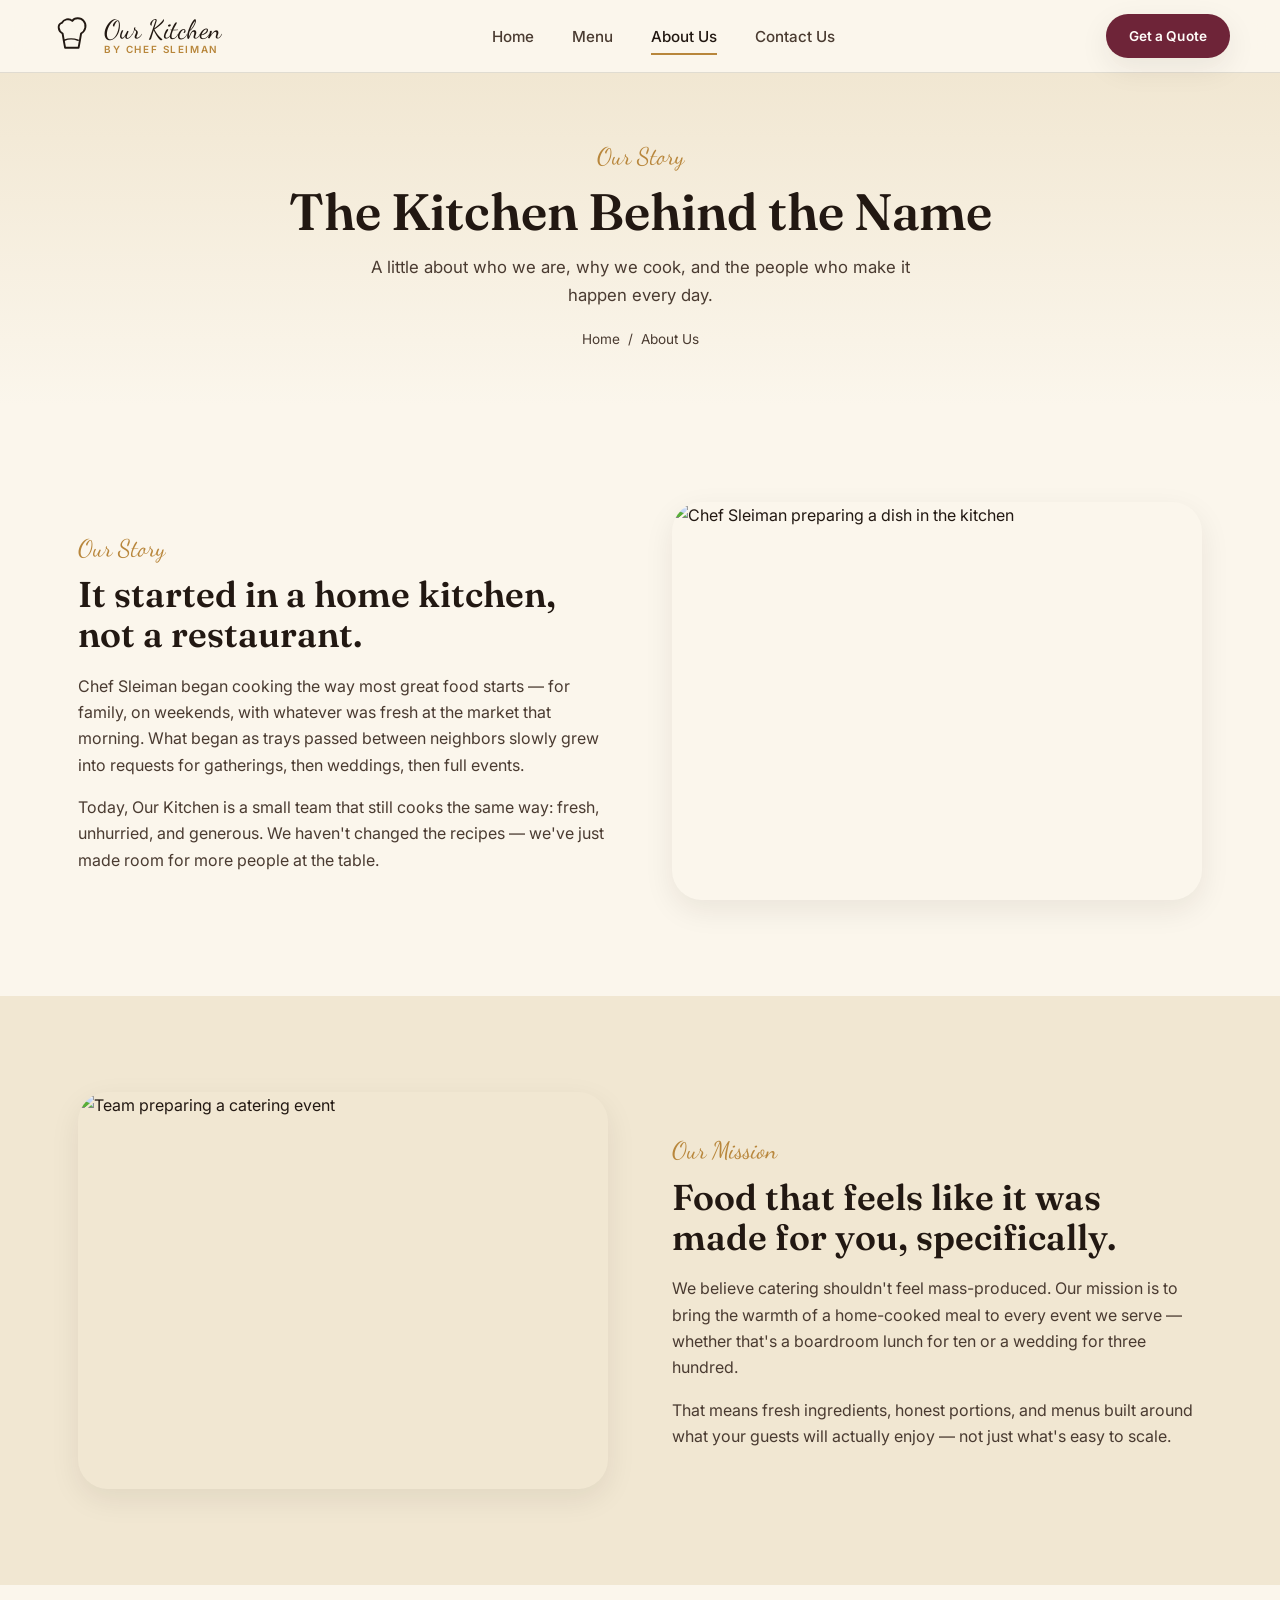
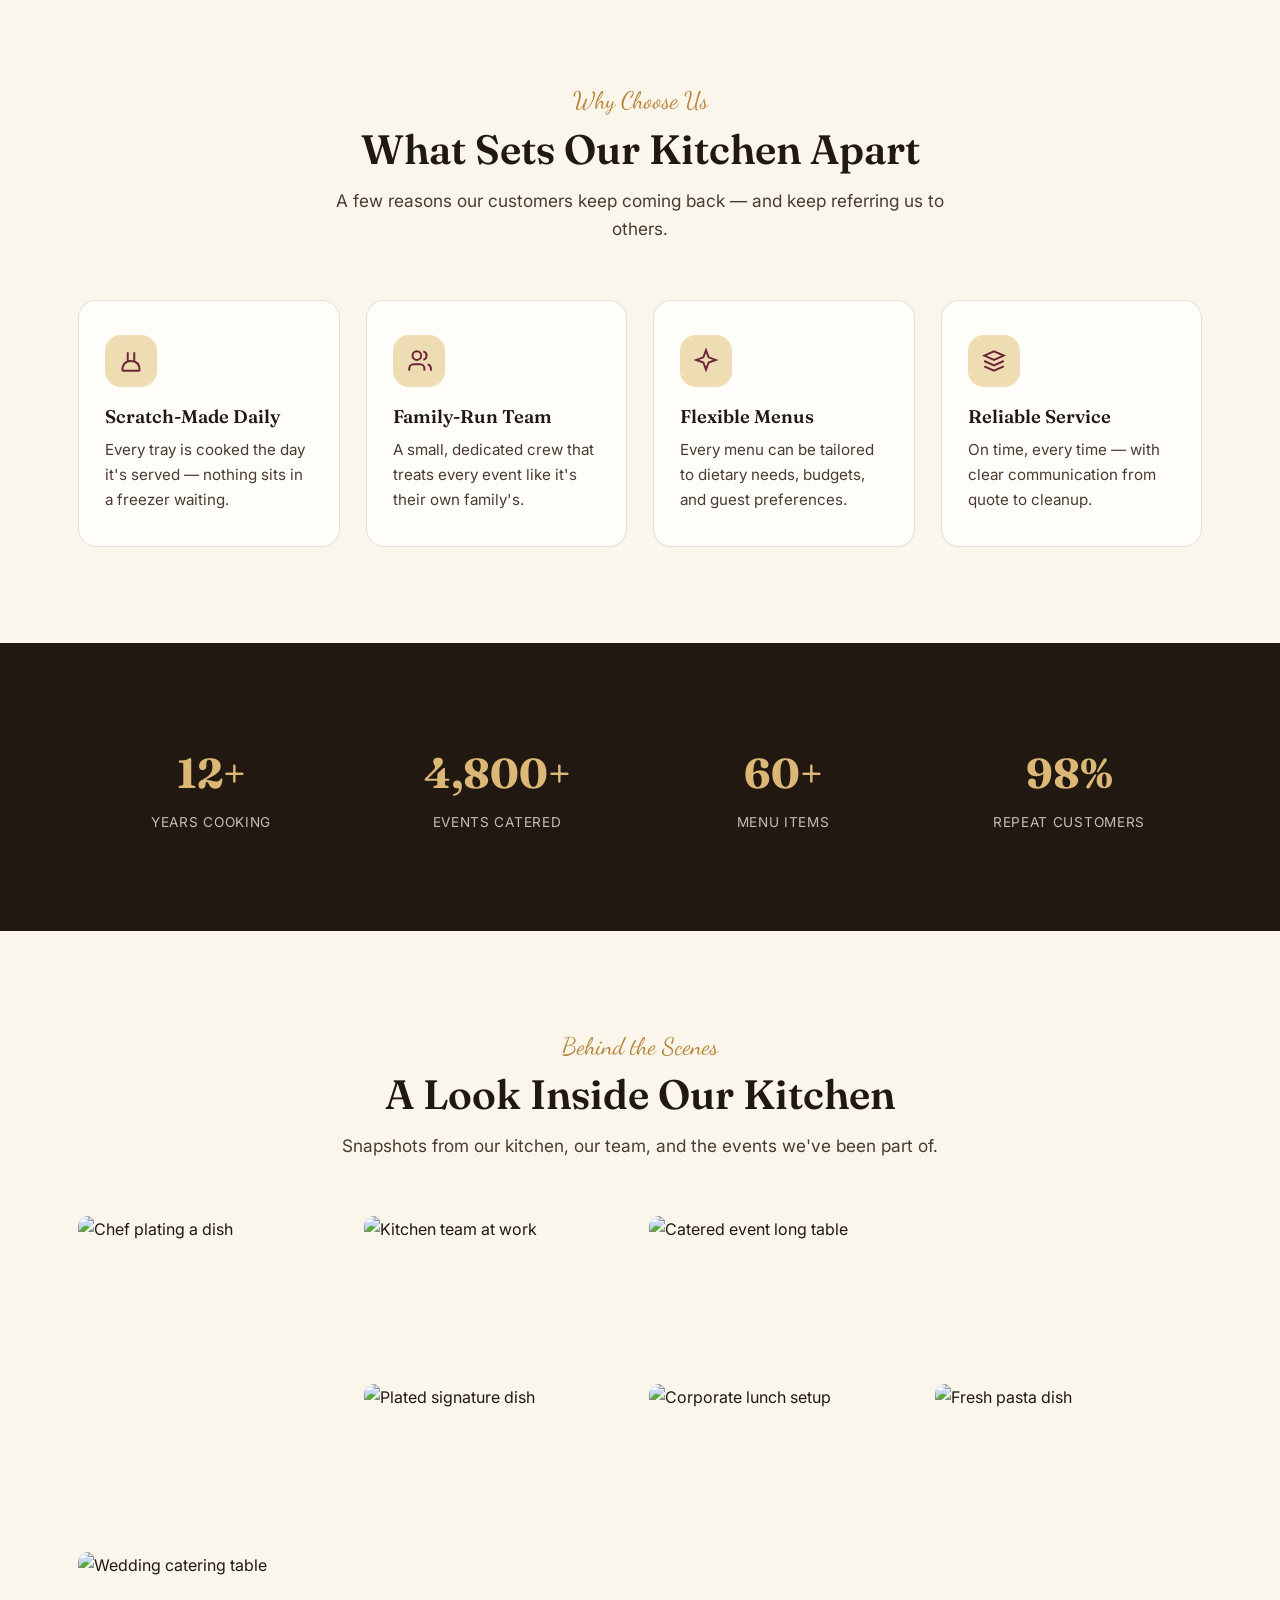
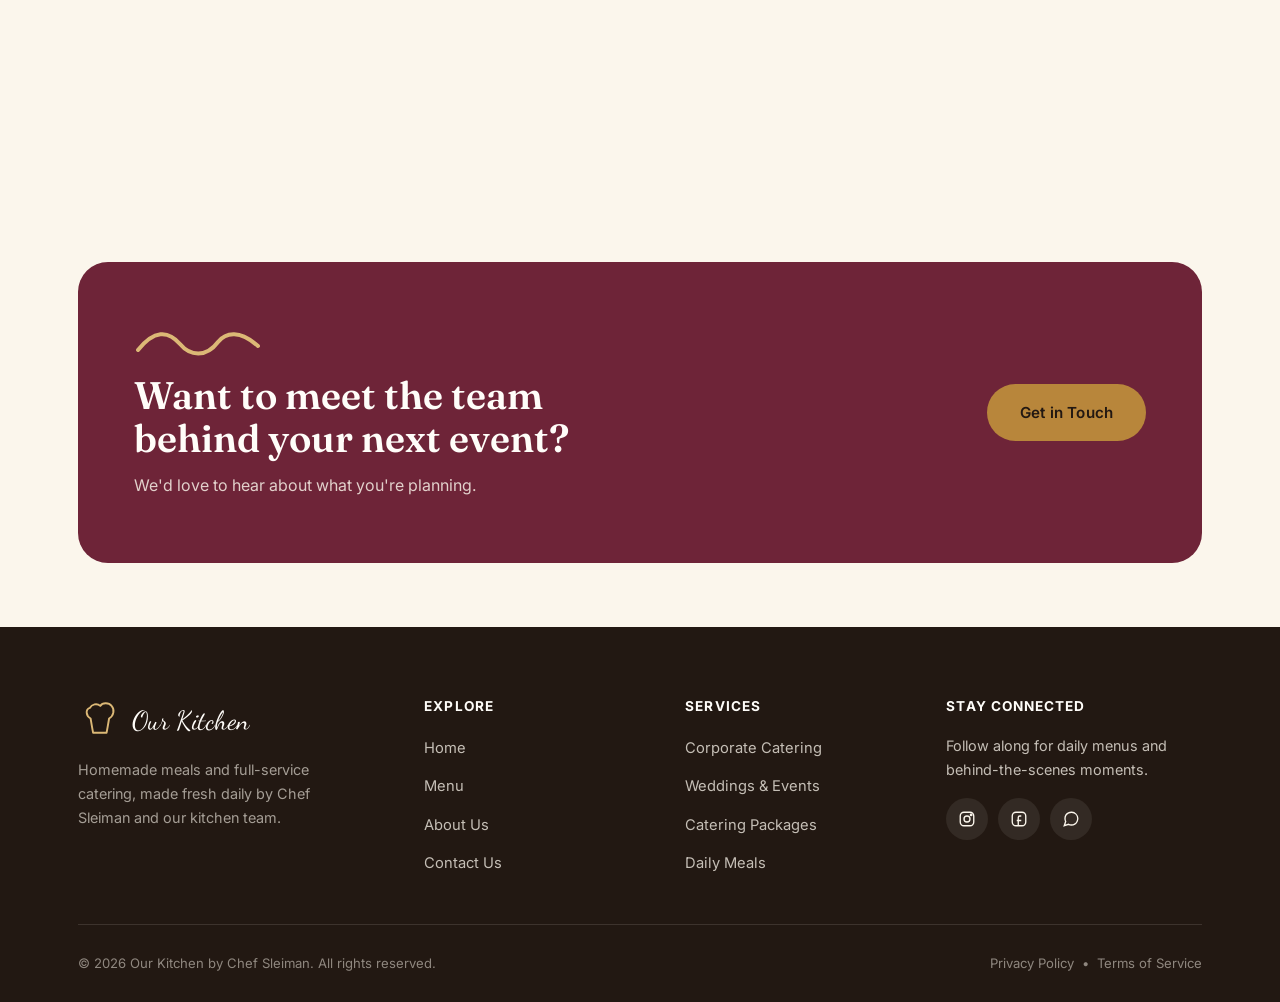
==== about.html @ 0b93a63f "Layout Website" ====
<!DOCTYPE html>
<html lang="en">
<head>
<meta charset="UTF-8">
<meta name="viewport" content="width=device-width, initial-scale=1.0">
<title>About Us | Our Kitchen by Chef Sleiman</title>
<meta name="description" content="Learn the story behind Our Kitchen by Chef Sleiman — our mission, our values, and the people behind every dish.">
<link rel="preconnect" href="https://fonts.googleapis.com">
<link rel="preconnect" href="https://fonts.gstatic.com" crossorigin>
<link href="https://fonts.googleapis.com/css2?family=Fraunces:ital,wght@0,500;0,600;0,700;1,500&family=Dancing+Script:wght@600;700&family=Inter:wght@400;500;600;700&display=swap" rel="stylesheet">
<link rel="stylesheet" href="styles.css">
</head>
<body>

<!-- ============================= HEADER ============================= -->
<header class="site-header" id="siteHeader">
  <div class="container nav">
    <a href="index.html" class="brand">
      <svg class="brand-icon" viewBox="0 0 100 90" fill="none" xmlns="http://www.w3.org/2000/svg" aria-hidden="true">
        <path d="M28 14C33 5 45 2 53 9c5-8 20-9 27 0 8 9 5 24-6 30-2 12-4 24-6 34H36c-2-10-4-22-6-34-11-6-13-21-2-25z" stroke="currentColor" stroke-width="4.5" stroke-linecap="round" stroke-linejoin="round"/>
        <path d="M34 55c10-4 22-4 33 0" stroke="currentColor" stroke-width="3.5" stroke-linecap="round"/>
      </svg>
      <span class="brand-text">
        <span class="brand-name">Our Kitchen</span>
        <span class="brand-sub">By Chef Sleiman</span>
      </span>
    </a>
    <nav class="nav-links" id="navLinks">
      <a href="index.html">Home</a>
      <a href="menu.html">Menu</a>
      <a href="about.html" class="is-active">About Us</a>
      <a href="contact.html">Contact Us</a>
    </nav>
    <div class="nav-cta">
      <a href="contact.html" class="btn btn-primary btn-sm">Get a Quote</a>
      <button class="nav-toggle" id="navToggle" aria-label="Toggle menu" aria-expanded="false">
        <span></span><span></span><span></span>
      </button>
    </div>
  </div>
</header>

<!-- ============================= PAGE HERO ============================= -->
<section class="page-hero">
  <div class="container">
    <span class="eyebrow" style="justify-content:center;">Our Story</span>
    <h1>The Kitchen Behind the Name</h1>
    <p>A little about who we are, why we cook, and the people who make it happen every day.</p>
    <div class="breadcrumb"><a href="index.html">Home</a><span>/</span><span>About Us</span></div>
  </div>
</section>

<!-- ============================= OUR STORY ============================= -->
<section class="section">
  <div class="container">
    <div class="about-split reveal">
      <div class="about-copy">
        <span class="eyebrow">Our Story</span>
        <h2>It started in a home kitchen, not a restaurant.</h2>
        <p>Chef Sleiman began cooking the way most great food starts — for family, on weekends, with whatever was fresh at the market that morning. What began as trays passed between neighbors slowly grew into requests for gatherings, then weddings, then full events.</p>
        <p>Today, Our Kitchen is a small team that still cooks the same way: fresh, unhurried, and generous. We haven't changed the recipes — we've just made room for more people at the table.</p>
      </div>
      <img src="https://images.unsplash.com/photo-1556910103-1c02745aae4d?auto=format&fit=crop&w=900&q=80" alt="Chef Sleiman preparing a dish in the kitchen">
    </div>
  </div>
</section>

<!-- ============================= OUR MISSION ============================= -->
<section class="section section--cream-dark">
  <div class="container">
    <div class="about-split reverse reveal">
      <img src="https://images.unsplash.com/photo-1414235077428-338989a2e8c0?auto=format&fit=crop&w=900&q=80" alt="Team preparing a catering event">
      <div class="about-copy">
        <span class="eyebrow">Our Mission</span>
        <h2>Food that feels like it was made for you, specifically.</h2>
        <p>We believe catering shouldn't feel mass-produced. Our mission is to bring the warmth of a home-cooked meal to every event we serve — whether that's a boardroom lunch for ten or a wedding for three hundred.</p>
        <p>That means fresh ingredients, honest portions, and menus built around what your guests will actually enjoy — not just what's easy to scale.</p>
      </div>
    </div>
  </div>
</section>

<!-- ============================= WHY CHOOSE US ============================= -->
<section class="section">
  <div class="container">
    <div class="section-head reveal">
      <span class="eyebrow">Why Choose Us</span>
      <h2>What Sets Our Kitchen Apart</h2>
      <p>A few reasons our customers keep coming back — and keep referring us to others.</p>
    </div>
    <div class="feature-grid">
      <div class="feature-card reveal">
        <div class="feature-icon"><svg viewBox="0 0 24 24" fill="none" stroke="currentColor" stroke-width="1.8"><path d="M4 21c0-6 3-9 8-9s8 3 8 9M9 12V4m6 8V4M4 21h16"/></svg></div>
        <h3>Scratch-Made Daily</h3>
        <p>Every tray is cooked the day it's served — nothing sits in a freezer waiting.</p>
      </div>
      <div class="feature-card reveal">
        <div class="feature-icon"><svg viewBox="0 0 24 24" fill="none" stroke="currentColor" stroke-width="1.8"><path d="M17 21v-2a4 4 0 00-4-4H7a4 4 0 00-4 4v2M10 11a4 4 0 100-8 4 4 0 000 8zM23 21v-2a4 4 0 00-3-3.87M16 3.13a4 4 0 010 7.75"/></svg></div>
        <h3>Family-Run Team</h3>
        <p>A small, dedicated crew that treats every event like it's their own family's.</p>
      </div>
      <div class="feature-card reveal">
        <div class="feature-icon"><svg viewBox="0 0 24 24" fill="none" stroke="currentColor" stroke-width="1.8"><path d="M12 2l2.4 6.6L21 11l-6.6 2.4L12 20l-2.4-6.6L3 11l6.6-2.4z"/></svg></div>
        <h3>Flexible Menus</h3>
        <p>Every menu can be tailored to dietary needs, budgets, and guest preferences.</p>
      </div>
      <div class="feature-card reveal">
        <div class="feature-icon"><svg viewBox="0 0 24 24" fill="none" stroke="currentColor" stroke-width="1.8"><path d="M3 7l9-4 9 4-9 4-9-4zm0 5l9 4 9-4m-18 5l9 4 9-4"/></svg></div>
        <h3>Reliable Service</h3>
        <p>On time, every time — with clear communication from quote to cleanup.</p>
      </div>
    </div>
  </div>
</section>

<!-- ============================= STATS ============================= -->
<section class="section section--charcoal">
  <div class="container">
    <div class="stats-strip reveal">
      <div class="stat-item"><strong>12+</strong><span>Years Cooking</span></div>
      <div class="stat-item"><strong>4,800+</strong><span>Events Catered</span></div>
      <div class="stat-item"><strong>60+</strong><span>Menu Items</span></div>
      <div class="stat-item"><strong>98%</strong><span>Repeat Customers</span></div>
    </div>
  </div>
</section>

<!-- ============================= GALLERY ============================= -->
<section class="section" id="gallery">
  <div class="container">
    <div class="section-head reveal">
      <span class="eyebrow">Behind the Scenes</span>
      <h2>A Look Inside Our Kitchen</h2>
      <p>Snapshots from our kitchen, our team, and the events we've been part of.</p>
    </div>
    <div class="gallery-grid reveal">
      <a href="#" class="g-tall"><img src="https://images.unsplash.com/photo-1556910103-1c02745aae4d?auto=format&fit=crop&w=500&q=80" alt="Chef plating a dish"></a>
      <a href="#"><img src="https://images.unsplash.com/photo-1555939594-58d7cb561ad1?auto=format&fit=crop&w=500&q=80" alt="Kitchen team at work"></a>
      <a href="#" class="g-wide"><img src="https://images.unsplash.com/photo-1414235077428-338989a2e8c0?auto=format&fit=crop&w=700&q=80" alt="Catered event long table"></a>
      <a href="#"><img src="https://images.unsplash.com/photo-1547573854-74d2a71d0826?auto=format&fit=crop&w=500&q=80" alt="Plated signature dish"></a>
      <a href="#"><img src="https://images.unsplash.com/photo-1519225421980-715cb0215aed?auto=format&fit=crop&w=500&q=80" alt="Corporate lunch setup"></a>
      <a href="#" class="g-tall"><img src="https://images.unsplash.com/photo-1476718406336-bb5a9690ee2a?auto=format&fit=crop&w=500&q=80" alt="Fresh pasta dish"></a>
      <a href="#"><img src="https://images.unsplash.com/photo-1464366400600-7168b8af9bc3?auto=format&fit=crop&w=500&q=80" alt="Wedding catering table"></a>
    </div>
  </div>
</section>

<!-- ============================= FINAL CTA ============================= -->
<section class="section section--tight">
  <div class="container">
    <div class="cta-band reveal">
      <div>
        <svg class="swirl-divider" viewBox="0 0 130 34" fill="none" xmlns="http://www.w3.org/2000/svg" aria-hidden="true"><path d="M4 24C20 4 34 4 46 18c10 12 26 14 38-2 8-10 22-12 40 4"/></svg>
        <h2>Want to meet the team behind your next event?</h2>
        <p>We'd love to hear about what you're planning.</p>
      </div>
      <div class="cta-actions">
        <a href="contact.html" class="btn btn-gold">Get in Touch</a>
      </div>
    </div>
  </div>
</section>

<!-- ============================= FOOTER ============================= -->
<footer class="site-footer">
  <div class="container">
    <div class="footer-grid">
      <div class="footer-brand">
        <a href="index.html" class="brand">
          <svg class="brand-icon" viewBox="0 0 100 90" fill="none" xmlns="http://www.w3.org/2000/svg" aria-hidden="true">
            <path d="M28 14C33 5 45 2 53 9c5-8 20-9 27 0 8 9 5 24-6 30-2 12-4 24-6 34H36c-2-10-4-22-6-34-11-6-13-21-2-25z" stroke="currentColor" stroke-width="4.5" stroke-linecap="round" stroke-linejoin="round"/>
          </svg>
          <span class="brand-name">Our Kitchen</span>
        </a>
        <p>Homemade meals and full-service catering, made fresh daily by Chef Sleiman and our kitchen team.</p>
      </div>
      <div class="footer-col">
        <h4>Explore</h4>
        <ul>
          <li><a href="index.html">Home</a></li>
          <li><a href="menu.html">Menu</a></li>
          <li><a href="about.html">About Us</a></li>
          <li><a href="contact.html">Contact Us</a></li>
        </ul>
      </div>
      <div class="footer-col">
        <h4>Services</h4>
        <ul>
          <li><a href="index.html#services">Corporate Catering</a></li>
          <li><a href="index.html#services">Weddings &amp; Events</a></li>
          <li><a href="index.html#packages">Catering Packages</a></li>
          <li><a href="menu.html">Daily Meals</a></li>
        </ul>
      </div>
      <div class="footer-col">
        <h4>Stay Connected</h4>
        <p style="font-size:0.9rem; margin-bottom:16px;">Follow along for daily menus and behind-the-scenes moments.</p>
        <div class="footer-social">
          <a href="#" class="social-icon" aria-label="Instagram"><svg viewBox="0 0 24 24" fill="none" stroke="currentColor" stroke-width="1.8"><rect x="3" y="3" width="18" height="18" rx="5"/><circle cx="12" cy="12" r="4"/><circle cx="17.5" cy="6.5" r="1"/></svg></a>
          <a href="#" class="social-icon" aria-label="Facebook"><svg viewBox="0 0 24 24" fill="none" stroke="currentColor" stroke-width="1.8"><path d="M15 8h-2a2 2 0 00-2 2v10M9 14h6"/><path d="M15 3H8a5 5 0 00-5 5v8a5 5 0 005 5h8a5 5 0 005-5V8a5 5 0 00-5-5z"/></svg></a>
          <a href="#" class="social-icon" aria-label="WhatsApp"><svg viewBox="0 0 24 24" fill="none" stroke="currentColor" stroke-width="1.8"><path d="M21 11.5a8.38 8.38 0 01-.9 3.8 8.5 8.5 0 01-7.6 4.7 8.38 8.38 0 01-3.8-.9L3 21l1.9-5.7a8.38 8.38 0 01-.9-3.8 8.5 8.5 0 014.7-7.6 8.38 8.38 0 013.8-.9h.5a8.48 8.48 0 018 8v.5z"/></svg></a>
        </div>
      </div>
    </div>
    <div class="footer-bottom">
      <span>© 2026 Our Kitchen by Chef Sleiman. All rights reserved.</span>
      <span><a href="contact.html">Privacy Policy</a> &nbsp;•&nbsp; <a href="contact.html">Terms of Service</a></span>
    </div>
  </div>
</footer>

<script src="script.js"></script>
</body>
</html>
---- styles.css ----
/* ==========================================================================
   OUR KITCHEN — by Chef Sleiman
   Stylesheet
   Palette: warm cream, espresso charcoal, brass gold, deep burgundy
   Display: 'Fraunces' | Script accent: 'Dancing Script' | Body: 'Inter'
   ========================================================================== */

:root {
  /* --- Color tokens --- */
  --cream:        #FBF6EC;
  --cream-dark:   #F1E7D2;
  --paper:        #FFFDF9;
  --charcoal:     #221812;
  --charcoal-soft:#4A3B31;
  --gold:         #B8863B;
  --gold-light:   #DCB876;
  --gold-pale:    #EEDCB2;
  --burgundy:     #6E2438;
  --burgundy-dark:#511A29;
  --line:         rgba(34, 24, 18, 0.12);
  --shadow-soft:  0 10px 30px rgba(34, 24, 18, 0.08);
  --shadow-lift:  0 18px 44px rgba(34, 24, 18, 0.16);

  /* --- Type --- */
  --font-display: 'Fraunces', 'Georgia', serif;
  --font-script:  'Dancing Script', cursive;
  --font-body:    'Inter', -apple-system, sans-serif;

  /* --- Layout --- */
  --container: 1180px;
  --radius-sm: 10px;
  --radius-md: 18px;
  --radius-lg: 30px;
  --radius-pill: 999px;

  /* --- Motion --- */
  --ease: cubic-bezier(.22,.9,.32,1);
}

/* ==========================================================================
   Reset
   ========================================================================== */
*, *::before, *::after { box-sizing: border-box; }
html { scroll-behavior: smooth; }
body {
  margin: 0;
  background: var(--cream);
  color: var(--charcoal);
  font-family: var(--font-body);
  font-size: 16px;
  line-height: 1.65;
  -webkit-font-smoothing: antialiased;
}
img { max-width: 100%; display: block; }
a { color: inherit; text-decoration: none; }
ul { list-style: none; margin: 0; padding: 0; }
button { font-family: inherit; cursor: pointer; }
h1, h2, h3, h4 {
  font-family: var(--font-display);
  color: var(--charcoal);
  margin: 0;
  line-height: 1.12;
  font-weight: 600;
}
p { margin: 0; }
input, textarea, select {
  font-family: inherit;
  font-size: 1rem;
}

@media (prefers-reduced-motion: reduce) {
  *, *::before, *::after {
    animation-duration: 0.01ms !important;
    animation-iteration-count: 1 !important;
    transition-duration: 0.01ms !important;
    scroll-behavior: auto !important;
  }
}

:focus-visible {
  outline: 2.5px solid var(--gold);
  outline-offset: 3px;
}

/* ==========================================================================
   Utility
   ========================================================================== */
.container {
  width: 100%;
  max-width: var(--container);
  margin: 0 auto;
  padding: 0 28px;
}
.section {
  padding: 96px 0;
}
.section--tight { padding: 64px 0; }
.section--cream-dark { background: var(--cream-dark); }
.section--charcoal { background: var(--charcoal); color: var(--cream); }
.section--charcoal h2, .section--charcoal h3 { color: var(--paper); }

.eyebrow {
  display: inline-flex;
  align-items: center;
  gap: 10px;
  font-family: var(--font-script);
  font-size: 1.5rem;
  color: var(--gold);
  margin-bottom: 6px;
}
.section-head {
  text-align: center;
  max-width: 640px;
  margin: 0 auto 56px;
}
.section-head h2 {
  font-size: clamp(2rem, 3.2vw, 2.7rem);
  margin-bottom: 14px;
}
.section-head p {
  color: var(--charcoal-soft);
  font-size: 1.08rem;
}
.section--charcoal .section-head p { color: rgba(251,246,236,0.75); }

.center { text-align: center; }
.mt-lg { margin-top: 48px; }

/* Signature swirl divider — echoes the flowing line of the chef-hat mark */
.swirl-divider {
  display: block;
  width: 130px;
  height: 34px;
  margin: 0 auto 20px;
  color: var(--gold);
}
.swirl-divider path {
  fill: none;
  stroke: currentColor;
  stroke-width: 4;
  stroke-linecap: round;
}

/* ==========================================================================
   Buttons
   ========================================================================== */
.btn {
  position: relative;
  display: inline-flex;
  align-items: center;
  justify-content: center;
  gap: 8px;
  padding: 15px 32px;
  border-radius: var(--radius-pill);
  font-weight: 600;
  font-size: 0.95rem;
  letter-spacing: 0.01em;
  border: 1.5px solid transparent;
  transition: transform .35s var(--ease), box-shadow .35s var(--ease), background .3s ease, color .3s ease, border-color .3s ease;
  overflow: hidden;
}
.btn-primary {
  background: var(--burgundy);
  color: var(--paper);
  box-shadow: var(--shadow-soft);
}
.btn-primary:hover {
  background: var(--burgundy-dark);
  transform: translateY(-3px);
  box-shadow: var(--shadow-lift);
}
.btn-outline {
  background: transparent;
  color: var(--charcoal);
  border-color: var(--charcoal);
}
.btn-outline:hover {
  background: var(--charcoal);
  color: var(--cream);
  transform: translateY(-3px);
}
.section--charcoal .btn-outline {
  color: var(--cream);
  border-color: rgba(251,246,236,0.5);
}
.section--charcoal .btn-outline:hover {
  background: var(--cream);
  color: var(--charcoal);
}
.btn-gold {
  background: var(--gold);
  color: var(--charcoal);
}
.btn-gold:hover {
  background: var(--gold-light);
  transform: translateY(-3px);
  box-shadow: var(--shadow-lift);
}
.btn-sm { padding: 10px 22px; font-size: 0.85rem; }
.hero-actions, .cta-actions { display: flex; gap: 16px; flex-wrap: wrap; }

/* ==========================================================================
   Header / Navigation
   ========================================================================== */
.site-header {
  position: sticky;
  top: 0;
  z-index: 500;
  background: rgba(251, 246, 236, 0.88);
  backdrop-filter: blur(14px) saturate(140%);
  -webkit-backdrop-filter: blur(14px) saturate(140%);
  border-bottom: 1px solid var(--line);
  transition: box-shadow .3s ease;
}
.site-header.is-scrolled { box-shadow: 0 6px 20px rgba(34,24,18,0.06); }
.nav {
  display: flex;
  align-items: center;
  justify-content: space-between;
  padding: 14px 0;
}
.brand {
  display: flex;
  align-items: center;
  gap: 12px;
}
.brand-icon { width: 42px; height: 42px; flex-shrink: 0; color: var(--charcoal); }
.brand-text { display: flex; flex-direction: column; line-height: 1; }
.brand-name {
  font-family: var(--font-script);
  font-size: 1.65rem;
  color: var(--charcoal);
}
.brand-sub {
  font-size: 0.62rem;
  letter-spacing: 0.16em;
  text-transform: uppercase;
  color: var(--gold);
  font-weight: 600;
  margin-top: 2px;
}
.nav-links {
  display: flex;
  align-items: center;
  gap: 38px;
}
.nav-links a {
  font-weight: 500;
  font-size: 0.95rem;
  color: var(--charcoal-soft);
  position: relative;
  padding: 6px 0;
  transition: color .25s ease;
}
.nav-links a::after {
  content: '';
  position: absolute;
  left: 0; bottom: 0;
  width: 0; height: 2px;
  background: var(--gold);
  transition: width .3s var(--ease);
}
.nav-links a:hover, .nav-links a.is-active { color: var(--charcoal); }
.nav-links a:hover::after, .nav-links a.is-active::after { width: 100%; }
.nav-cta { display: flex; align-items: center; gap: 18px; }
.nav-toggle {
  display: none;
  flex-direction: column;
  gap: 5px;
  background: none;
  border: none;
  padding: 8px;
}
.nav-toggle span {
  width: 24px; height: 2px;
  background: var(--charcoal);
  border-radius: 2px;
  transition: transform .3s ease, opacity .3s ease;
}
.nav-toggle.is-open span:nth-child(1) { transform: translateY(7px) rotate(45deg); }
.nav-toggle.is-open span:nth-child(2) { opacity: 0; }
.nav-toggle.is-open span:nth-child(3) { transform: translateY(-7px) rotate(-45deg); }

/* ==========================================================================
   Hero
   ========================================================================== */
.hero {
  position: relative;
  padding: 76px 0 100px;
  overflow: hidden;
}
.hero-grid {
  display: grid;
  grid-template-columns: 1.05fr 0.95fr;
  gap: 56px;
  align-items: center;
}
.hero-eyebrow {
  font-family: var(--font-script);
  font-size: 1.7rem;
  color: var(--gold);
  display: block;
  margin-bottom: 6px;
}
.hero h1 {
  font-size: clamp(2.6rem, 5vw, 4.1rem);
  margin-bottom: 22px;
}
.hero h1 em {
  font-style: italic;
  color: var(--burgundy);
}
.hero p.lede {
  font-size: 1.15rem;
  color: var(--charcoal-soft);
  max-width: 480px;
  margin-bottom: 34px;
}
.hero-stats {
  display: flex;
  gap: 36px;
  margin-top: 46px;
}
.hero-stat strong {
  font-family: var(--font-display);
  font-size: 1.8rem;
  display: block;
  color: var(--burgundy);
}
.hero-stat span {
  font-size: 0.82rem;
  color: var(--charcoal-soft);
  text-transform: uppercase;
  letter-spacing: 0.06em;
}
.hero-visual {
  position: relative;
}
.hero-visual .frame {
  border-radius: var(--radius-lg);
  overflow: hidden;
  box-shadow: var(--shadow-lift);
  aspect-ratio: 4/5;
}
.hero-visual .frame img {
  width: 100%; height: 100%; object-fit: cover;
  transform: scale(1.02);
}
.hero-badge {
  position: absolute;
  bottom: -26px;
  left: -26px;
  background: var(--paper);
  border-radius: var(--radius-md);
  padding: 18px 22px;
  box-shadow: var(--shadow-lift);
  display: flex;
  align-items: center;
  gap: 14px;
  max-width: 230px;
}
.hero-badge .swirl-mini { width: 34px; height: 34px; color: var(--gold); flex-shrink: 0; }
.hero-badge strong { display: block; font-family: var(--font-display); font-size: 1rem; }
.hero-badge span { font-size: 0.8rem; color: var(--charcoal-soft); }

/* animated fade-up on load */
.fade-up {
  opacity: 0;
  transform: translateY(24px);
  animation: fadeUp .9s var(--ease) forwards;
}
.fade-up.d1 { animation-delay: .08s; }
.fade-up.d2 { animation-delay: .18s; }
.fade-up.d3 { animation-delay: .28s; }
.fade-up.d4 { animation-delay: .38s; }
@keyframes fadeUp {
  to { opacity: 1; transform: translateY(0); }
}

/* Scroll reveal (JS toggles .in-view) */
.reveal {
  opacity: 0;
  transform: translateY(28px);
  transition: opacity .8s var(--ease), transform .8s var(--ease);
}
.reveal.in-view { opacity: 1; transform: translateY(0); }

/* ==========================================================================
   Feature cards ("Why choose us")
   ========================================================================== */
.feature-grid {
  display: grid;
  grid-template-columns: repeat(4, 1fr);
  gap: 26px;
}
.feature-card {
  background: var(--paper);
  border-radius: var(--radius-md);
  padding: 34px 26px;
  border: 1px solid var(--line);
  transition: transform .4s var(--ease), box-shadow .4s var(--ease), border-color .4s ease;
}
.feature-card:hover {
  transform: translateY(-8px);
  box-shadow: var(--shadow-lift);
  border-color: transparent;
}
.feature-icon {
  width: 52px; height: 52px;
  border-radius: 16px;
  background: var(--gold-pale);
  color: var(--burgundy);
  display: flex; align-items: center; justify-content: center;
  margin-bottom: 20px;
}
.feature-icon svg { width: 26px; height: 26px; }
.feature-card h3 { font-size: 1.15rem; margin-bottom: 10px; }
.feature-card p { color: var(--charcoal-soft); font-size: 0.95rem; }

/* ==========================================================================
   Cards: meals / menu items
   ========================================================================== */
.card-grid {
  display: grid;
  grid-template-columns: repeat(3, 1fr);
  gap: 30px;
}
.meal-card {
  background: var(--paper);
  border-radius: var(--radius-md);
  overflow: hidden;
  box-shadow: var(--shadow-soft);
  transition: transform .45s var(--ease), box-shadow .45s var(--ease);
}
.meal-card:hover { transform: translateY(-8px); box-shadow: var(--shadow-lift); }
.meal-card .thumb { position: relative; aspect-ratio: 4/3; overflow: hidden; }
.meal-card .thumb img { width: 100%; height: 100%; object-fit: cover; transition: transform .6s var(--ease); }
.meal-card:hover .thumb img { transform: scale(1.07); }
.meal-tag {
  position: absolute; top: 14px; left: 14px;
  background: var(--burgundy);
  color: var(--paper);
  font-size: 0.72rem;
  font-weight: 600;
  letter-spacing: 0.04em;
  padding: 6px 14px;
  border-radius: var(--radius-pill);
}
.meal-body { padding: 22px 24px 26px; }
.meal-body .row {
  display: flex; align-items: baseline; justify-content: space-between; gap: 12px;
  margin-bottom: 8px;
}
.meal-body h3 { font-size: 1.2rem; }
.meal-price { color: var(--gold); font-weight: 700; font-family: var(--font-display); font-size: 1.1rem; white-space: nowrap; }
.meal-body p { color: var(--charcoal-soft); font-size: 0.92rem; }

/* ==========================================================================
   Services / Packages
   ========================================================================== */
.services-grid {
  display: grid;
  grid-template-columns: repeat(3, 1fr);
  gap: 28px;
}
.service-card {
  position: relative;
  border-radius: var(--radius-md);
  overflow: hidden;
  aspect-ratio: 3/4;
  box-shadow: var(--shadow-soft);
}
.service-card img { width: 100%; height: 100%; object-fit: cover; transition: transform .6s var(--ease); }
.service-card:hover img { transform: scale(1.08); }
.service-overlay {
  position: absolute; inset: 0;
  background: linear-gradient(180deg, rgba(34,24,18,0) 30%, rgba(34,24,18,0.88) 100%);
  display: flex; flex-direction: column; justify-content: flex-end;
  padding: 28px;
  color: var(--paper);
}
.service-overlay h3 { color: var(--paper); font-size: 1.3rem; margin-bottom: 8px; }
.service-overlay p { font-size: 0.9rem; color: rgba(251,246,236,0.85); margin-bottom: 14px; }

.package-grid {
  display: grid;
  grid-template-columns: repeat(3, 1fr);
  gap: 28px;
  align-items: stretch;
}
.package-card {
  background: var(--paper);
  border-radius: var(--radius-md);
  padding: 40px 32px;
  border: 1px solid var(--line);
  display: flex;
  flex-direction: column;
  transition: transform .4s var(--ease), box-shadow .4s var(--ease);
}
.package-card:hover { transform: translateY(-6px); box-shadow: var(--shadow-lift); }
.package-card.is-featured {
  background: var(--charcoal);
  color: var(--cream);
  transform: scale(1.04);
  box-shadow: var(--shadow-lift);
}
.package-card.is-featured h3,
.package-card.is-featured .package-price { color: var(--paper); }
.package-card.is-featured .package-desc,
.package-card.is-featured li { color: rgba(251,246,236,0.8); }
.package-card.is-featured:hover { transform: scale(1.04) translateY(-6px); }
.package-badge {
  align-self: flex-start;
  background: var(--gold);
  color: var(--charcoal);
  font-size: 0.7rem;
  font-weight: 700;
  letter-spacing: 0.05em;
  text-transform: uppercase;
  padding: 5px 14px;
  border-radius: var(--radius-pill);
  margin-bottom: 18px;
}
.package-card h3 { font-size: 1.35rem; margin-bottom: 6px; }
.package-price {
  font-family: var(--font-display);
  font-size: 2.1rem;
  color: var(--burgundy);
  margin-bottom: 4px;
}
.package-price span { font-size: 0.95rem; font-family: var(--font-body); color: var(--charcoal-soft); font-weight: 400; }
.package-desc { color: var(--charcoal-soft); font-size: 0.92rem; margin-bottom: 22px; }
.package-card ul { display: flex; flex-direction: column; gap: 12px; margin-bottom: 28px; flex-grow: 1; }
.package-card li { display: flex; align-items: flex-start; gap: 10px; font-size: 0.92rem; color: var(--charcoal-soft); }
.package-card li svg { width: 18px; height: 18px; color: var(--gold); flex-shrink: 0; margin-top: 2px; }
.package-card .btn { width: 100%; }

/* ==========================================================================
   Gallery
   ========================================================================== */
.gallery-grid {
  display: grid;
  grid-template-columns: repeat(4, 1fr);
  grid-auto-rows: 150px;
  gap: 18px;
}
.gallery-grid a {
  border-radius: var(--radius-sm);
  overflow: hidden;
  position: relative;
}
.gallery-grid img { width: 100%; height: 100%; object-fit: cover; transition: transform .5s var(--ease), filter .5s ease; }
.gallery-grid a:hover img { transform: scale(1.09); }
.gallery-grid .g-tall { grid-row: span 2; }
.gallery-grid .g-wide { grid-column: span 2; }

/* ==========================================================================
   Testimonials
   ========================================================================== */
.testimonial-grid {
  display: grid;
  grid-template-columns: repeat(3, 1fr);
  gap: 28px;
}
.testimonial-card {
  background: var(--paper);
  border-radius: var(--radius-md);
  padding: 32px 28px;
  border: 1px solid var(--line);
}
.stars { color: var(--gold); font-size: 1rem; margin-bottom: 16px; letter-spacing: 2px; }
.testimonial-card p.quote {
  font-family: var(--font-display);
  font-style: italic;
  font-size: 1.05rem;
  color: var(--charcoal);
  margin-bottom: 22px;
}
.testimonial-person { display: flex; align-items: center; gap: 12px; }
.testimonial-person img { width: 46px; height: 46px; border-radius: 50%; object-fit: cover; }
.testimonial-person strong { display: block; font-size: 0.92rem; }
.testimonial-person span { font-size: 0.8rem; color: var(--charcoal-soft); }

/* ==========================================================================
   Final CTA band
   ========================================================================== */
.cta-band {
  background: var(--burgundy);
  color: var(--paper);
  border-radius: var(--radius-lg);
  padding: 64px 56px;
  display: flex;
  align-items: center;
  justify-content: space-between;
  gap: 40px;
  flex-wrap: wrap;
  position: relative;
  overflow: hidden;
}
.cta-band h2 { color: var(--paper); font-size: clamp(1.8rem, 3vw, 2.4rem); max-width: 480px; }
.cta-band p { color: rgba(251,246,236,0.82); margin-top: 12px; max-width: 460px; }
.cta-band .swirl-divider { margin: 0 0 14px 0; color: var(--gold-light); }
.cta-band .btn-outline { color: var(--paper); border-color: rgba(251,246,236,0.55); }
.cta-band .btn-outline:hover { background: var(--paper); color: var(--burgundy); }

/* ==========================================================================
   Page hero (interior pages)
   ========================================================================== */
.page-hero {
  padding: 64px 0 56px;
  text-align: center;
  background: linear-gradient(180deg, var(--cream-dark), var(--cream));
}
.page-hero .eyebrow { justify-content: center; }
.page-hero h1 { font-size: clamp(2.2rem, 4vw, 3.2rem); margin-bottom: 14px; }
.page-hero p { color: var(--charcoal-soft); max-width: 560px; margin: 0 auto; font-size: 1.05rem; }
.breadcrumb {
  display: flex; justify-content: center; gap: 8px;
  font-size: 0.85rem; color: var(--charcoal-soft); margin-top: 18px;
}
.breadcrumb a:hover { color: var(--burgundy); }

/* ==========================================================================
   Menu page
   ========================================================================== */
.menu-tabs {
  display: flex;
  justify-content: center;
  flex-wrap: wrap;
  gap: 12px;
  margin-bottom: 54px;
}
.menu-tab {
  background: var(--paper);
  border: 1.5px solid var(--line);
  padding: 11px 24px;
  border-radius: var(--radius-pill);
  font-weight: 600;
  font-size: 0.92rem;
  color: var(--charcoal-soft);
  transition: all .3s ease;
}
.menu-tab:hover { border-color: var(--gold); color: var(--charcoal); }
.menu-tab.is-active {
  background: var(--charcoal);
  border-color: var(--charcoal);
  color: var(--cream);
}
.menu-category { display: none; }
.menu-category.is-active { display: block; animation: fadeUp .6s var(--ease); }
.menu-category-head {
  display: flex;
  align-items: baseline;
  gap: 18px;
  margin-bottom: 34px;
}
.menu-category-head h2 { font-size: 1.9rem; white-space: nowrap; }
.menu-category-head .rule { flex-grow: 1; height: 1px; background: var(--line); }
.menu-grid {
  display: grid;
  grid-template-columns: repeat(3, 1fr);
  gap: 28px;
  margin-bottom: 20px;
}
.diet-tag {
  display: inline-block;
  font-size: 0.68rem;
  font-weight: 700;
  letter-spacing: 0.03em;
  text-transform: uppercase;
  padding: 3px 10px;
  border-radius: var(--radius-pill);
  background: var(--gold-pale);
  color: var(--burgundy);
  margin-right: 6px;
}

/* ==========================================================================
   About page
   ========================================================================== */
.about-split {
  display: grid;
  grid-template-columns: 1fr 1fr;
  gap: 64px;
  align-items: center;
}
.about-split img { border-radius: var(--radius-lg); box-shadow: var(--shadow-soft); width: 100%; aspect-ratio: 4/3; object-fit: cover; }
.about-split.reverse .about-copy { order: 2; }
.about-split.reverse img { order: 1; }
.about-copy h2 { margin-bottom: 18px; font-size: clamp(1.8rem, 2.8vw, 2.4rem); }
.about-copy p { color: var(--charcoal-soft); margin-bottom: 16px; }
.about-copy p:last-child { margin-bottom: 0; }

.stats-strip {
  display: grid;
  grid-template-columns: repeat(4, 1fr);
  gap: 20px;
  text-align: center;
}
.stat-item strong {
  font-family: var(--font-display);
  font-size: 2.6rem;
  color: var(--gold-light);
  display: block;
}
.stat-item span { font-size: 0.85rem; color: rgba(251,246,236,0.75); text-transform: uppercase; letter-spacing: 0.05em; }

/* ==========================================================================
   Contact page
   ========================================================================== */
.contact-grid {
  display: grid;
  grid-template-columns: 0.85fr 1.15fr;
  gap: 48px;
  align-items: start;
}
.contact-info-card {
  background: var(--paper);
  border-radius: var(--radius-md);
  padding: 36px 32px;
  border: 1px solid var(--line);
}
.contact-info-item {
  display: flex;
  gap: 16px;
  padding: 18px 0;
  border-bottom: 1px solid var(--line);
}
.contact-info-item:last-of-type { border-bottom: none; }
.contact-info-item .icon {
  width: 44px; height: 44px;
  border-radius: 12px;
  background: var(--gold-pale);
  color: var(--burgundy);
  display: flex; align-items: center; justify-content: center;
  flex-shrink: 0;
}
.contact-info-item .icon svg { width: 20px; height: 20px; }
.contact-info-item strong { display: block; font-size: 0.95rem; margin-bottom: 3px; }
.contact-info-item span, .contact-info-item p { font-size: 0.9rem; color: var(--charcoal-soft); }
.social-row { display: flex; gap: 12px; margin-top: 24px; }
.social-icon {
  width: 42px; height: 42px;
  border-radius: 50%;
  background: var(--cream-dark);
  display: flex; align-items: center; justify-content: center;
  color: var(--charcoal);
  transition: background .3s ease, color .3s ease, transform .3s ease;
}
.social-icon svg { width: 18px; height: 18px; }
.social-icon:hover { background: var(--burgundy); color: var(--paper); transform: translateY(-3px); }

.map-placeholder {
  margin-top: 24px;
  border-radius: var(--radius-md);
  overflow: hidden;
  aspect-ratio: 16/9;
  background: var(--cream-dark);
  display: flex;
  align-items: center;
  justify-content: center;
  flex-direction: column;
  gap: 10px;
  color: var(--charcoal-soft);
  border: 1px dashed var(--line);
}
.map-placeholder svg { width: 34px; height: 34px; color: var(--gold); }
.map-placeholder span { font-size: 0.85rem; }

.contact-form-card {
  background: var(--paper);
  border-radius: var(--radius-md);
  padding: 40px;
  border: 1px solid var(--line);
  box-shadow: var(--shadow-soft);
}
.form-grid {
  display: grid;
  grid-template-columns: 1fr 1fr;
  gap: 20px;
}
.form-group { display: flex; flex-direction: column; gap: 8px; margin-bottom: 20px; }
.form-group.full { grid-column: 1 / -1; }
.form-group label { font-size: 0.85rem; font-weight: 600; color: var(--charcoal); }
.form-group input, .form-group select, .form-group textarea {
  padding: 13px 16px;
  border-radius: var(--radius-sm);
  border: 1.5px solid var(--line);
  background: var(--cream);
  color: var(--charcoal);
  transition: border-color .25s ease, background .25s ease;
}
.form-group input:focus, .form-group select:focus, .form-group textarea:focus {
  border-color: var(--gold);
  background: var(--paper);
  outline: none;
}
.form-group textarea { resize: vertical; min-height: 120px; }
.form-note { font-size: 0.82rem; color: var(--charcoal-soft); margin-top: 14px; }
.form-success {
  display: none;
  align-items: center;
  gap: 12px;
  background: var(--gold-pale);
  color: var(--burgundy);
  padding: 16px 20px;
  border-radius: var(--radius-sm);
  font-size: 0.9rem;
  font-weight: 600;
  margin-bottom: 20px;
}
.form-success.is-visible { display: flex; animation: fadeUp .5s var(--ease); }

/* ==========================================================================
   Footer
   ========================================================================== */
.site-footer {
  background: var(--charcoal);
  color: rgba(251,246,236,0.75);
  padding: 72px 0 28px;
}
.footer-grid {
  display: grid;
  grid-template-columns: 1.4fr 1fr 1fr 1.2fr;
  gap: 48px;
  padding-bottom: 48px;
  border-bottom: 1px solid rgba(251,246,236,0.12);
}
.footer-brand .brand-name { color: var(--paper); }
.footer-brand .brand-icon { color: var(--gold-light); }
.footer-brand p { margin-top: 16px; font-size: 0.9rem; max-width: 280px; color: rgba(251,246,236,0.6); }
.footer-col h4 {
  color: var(--paper);
  font-size: 0.85rem;
  text-transform: uppercase;
  letter-spacing: 0.08em;
  margin-bottom: 20px;
  font-family: var(--font-body);
  font-weight: 700;
}
.footer-col ul { display: flex; flex-direction: column; gap: 12px; }
.footer-col a { font-size: 0.92rem; transition: color .25s ease; }
.footer-col a:hover { color: var(--gold-light); }
.footer-social { display: flex; gap: 10px; margin-top: 6px; }
.footer-social .social-icon { background: rgba(251,246,236,0.08); color: var(--cream); }
.footer-social .social-icon:hover { background: var(--gold); color: var(--charcoal); }
.footer-bottom {
  display: flex;
  justify-content: space-between;
  align-items: center;
  padding-top: 28px;
  font-size: 0.82rem;
  color: rgba(251,246,236,0.5);
  flex-wrap: wrap;
  gap: 12px;
}
.footer-bottom a:hover { color: var(--gold-light); }

/* ==========================================================================
   Responsive
   ========================================================================== */
@media (max-width: 1020px) {
  .feature-grid { grid-template-columns: repeat(2, 1fr); }
  .card-grid, .services-grid, .package-grid, .testimonial-grid, .menu-grid { grid-template-columns: repeat(2, 1fr); }
  .gallery-grid { grid-template-columns: repeat(3, 1fr); }
  .about-split, .contact-grid { grid-template-columns: 1fr; }
  .about-split.reverse .about-copy, .about-split.reverse img { order: unset; }
  .stats-strip { grid-template-columns: repeat(2, 1fr); gap: 32px; }
  .footer-grid { grid-template-columns: 1fr 1fr; gap: 36px; }
  .package-card.is-featured { transform: none; }
  .package-card.is-featured:hover { transform: translateY(-6px); }
}

@media (max-width: 760px) {
  .section { padding: 68px 0; }
  .nav-links, .nav-cta .btn { display: none; }
  .nav-toggle { display: flex; }
  .nav-links.is-open {
    display: flex;
    flex-direction: column;
    position: absolute;
    top: 100%; left: 0; right: 0;
    background: var(--paper);
    padding: 24px 28px;
    gap: 18px;
    border-bottom: 1px solid var(--line);
    box-shadow: var(--shadow-soft);
  }
  .hero-grid { grid-template-columns: 1fr; }
  .hero-visual { order: -1; max-width: 420px; margin: 0 auto; }
  .hero-badge { left: 50%; transform: translateX(-50%); bottom: -20px; }
  .hero-stats { justify-content: space-between; gap: 16px; }
  .feature-grid, .card-grid, .services-grid, .package-grid, .testimonial-grid, .menu-grid { grid-template-columns: 1fr; }
  .gallery-grid { grid-template-columns: repeat(2, 1fr); grid-auto-rows: 130px; }
  .cta-band { flex-direction: column; text-align: center; padding: 48px 30px; }
  .cta-actions { justify-content: center; }
  .stats-strip { grid-template-columns: 1fr 1fr; }
  .form-grid { grid-template-columns: 1fr; }
  .footer-grid { grid-template-columns: 1fr; gap: 32px; }
  .footer-bottom { flex-direction: column; text-align: center; }
  .menu-category-head h2 { font-size: 1.5rem; }
}
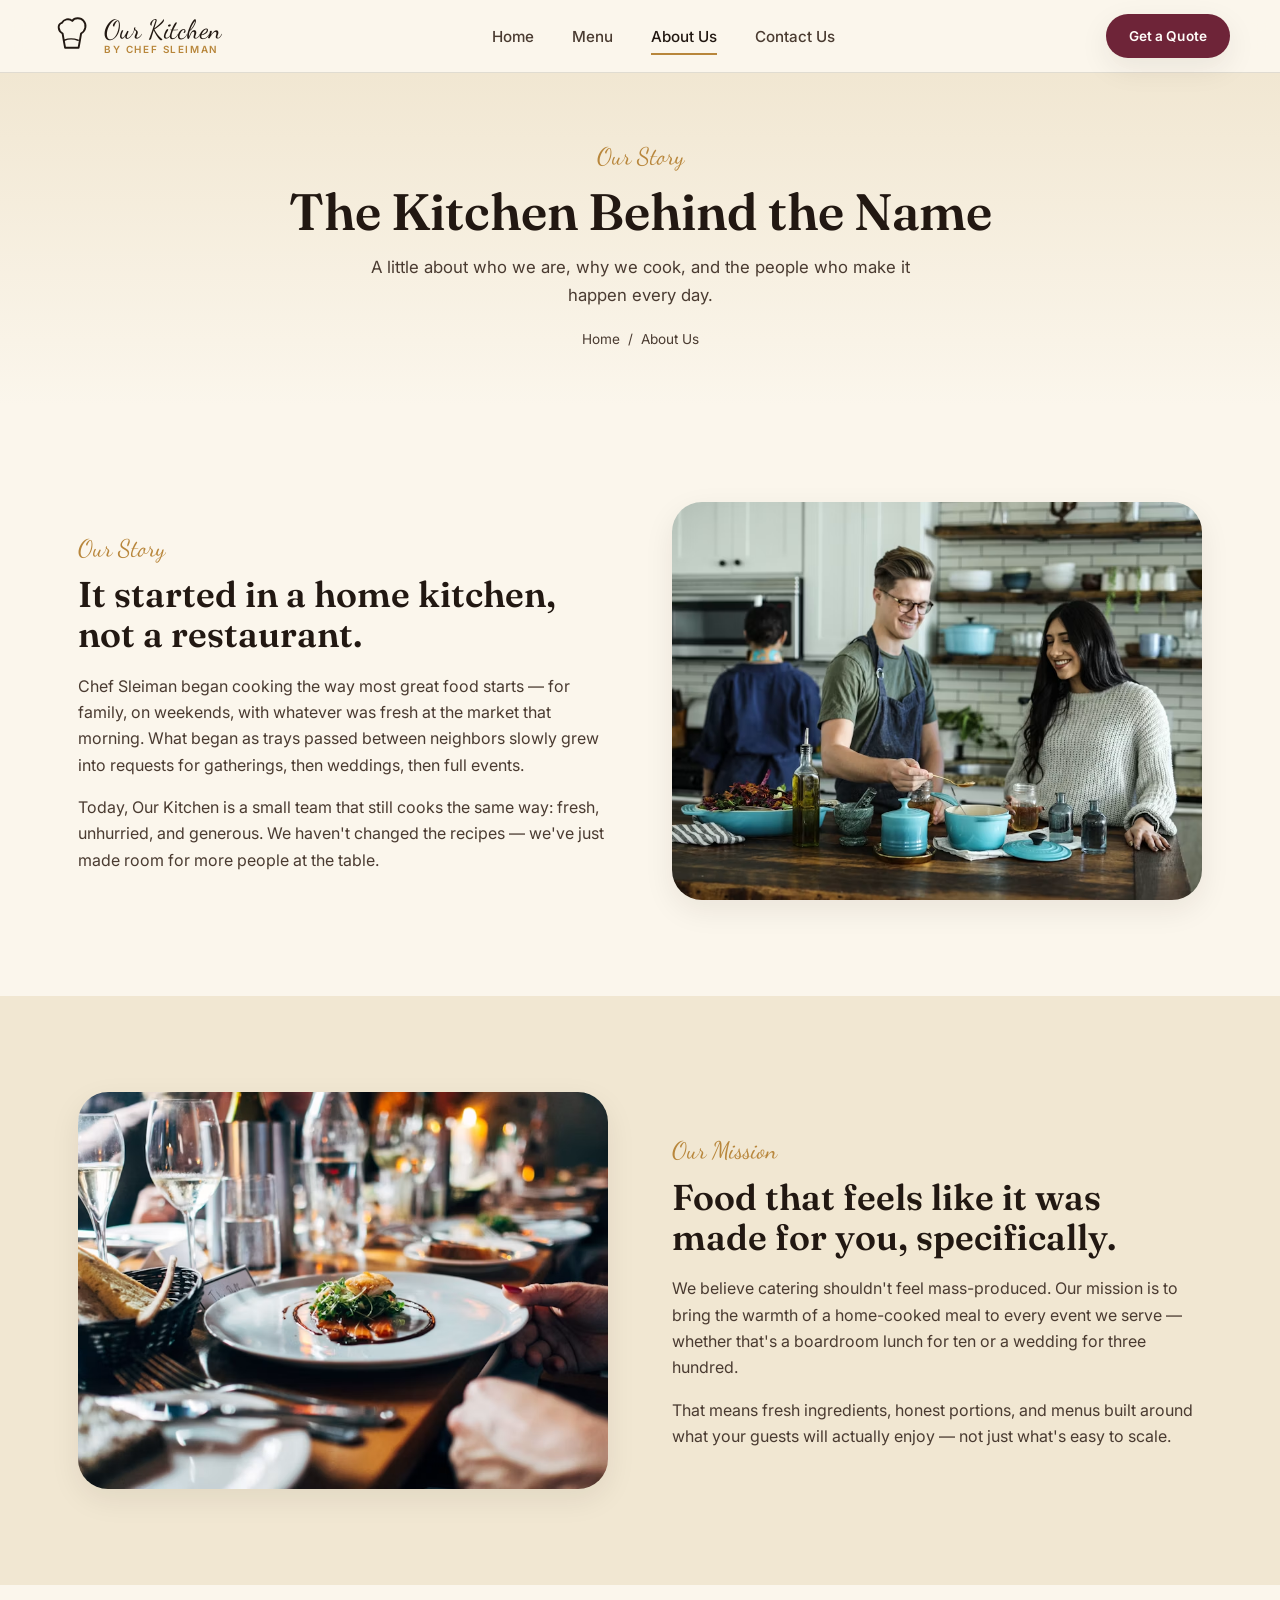
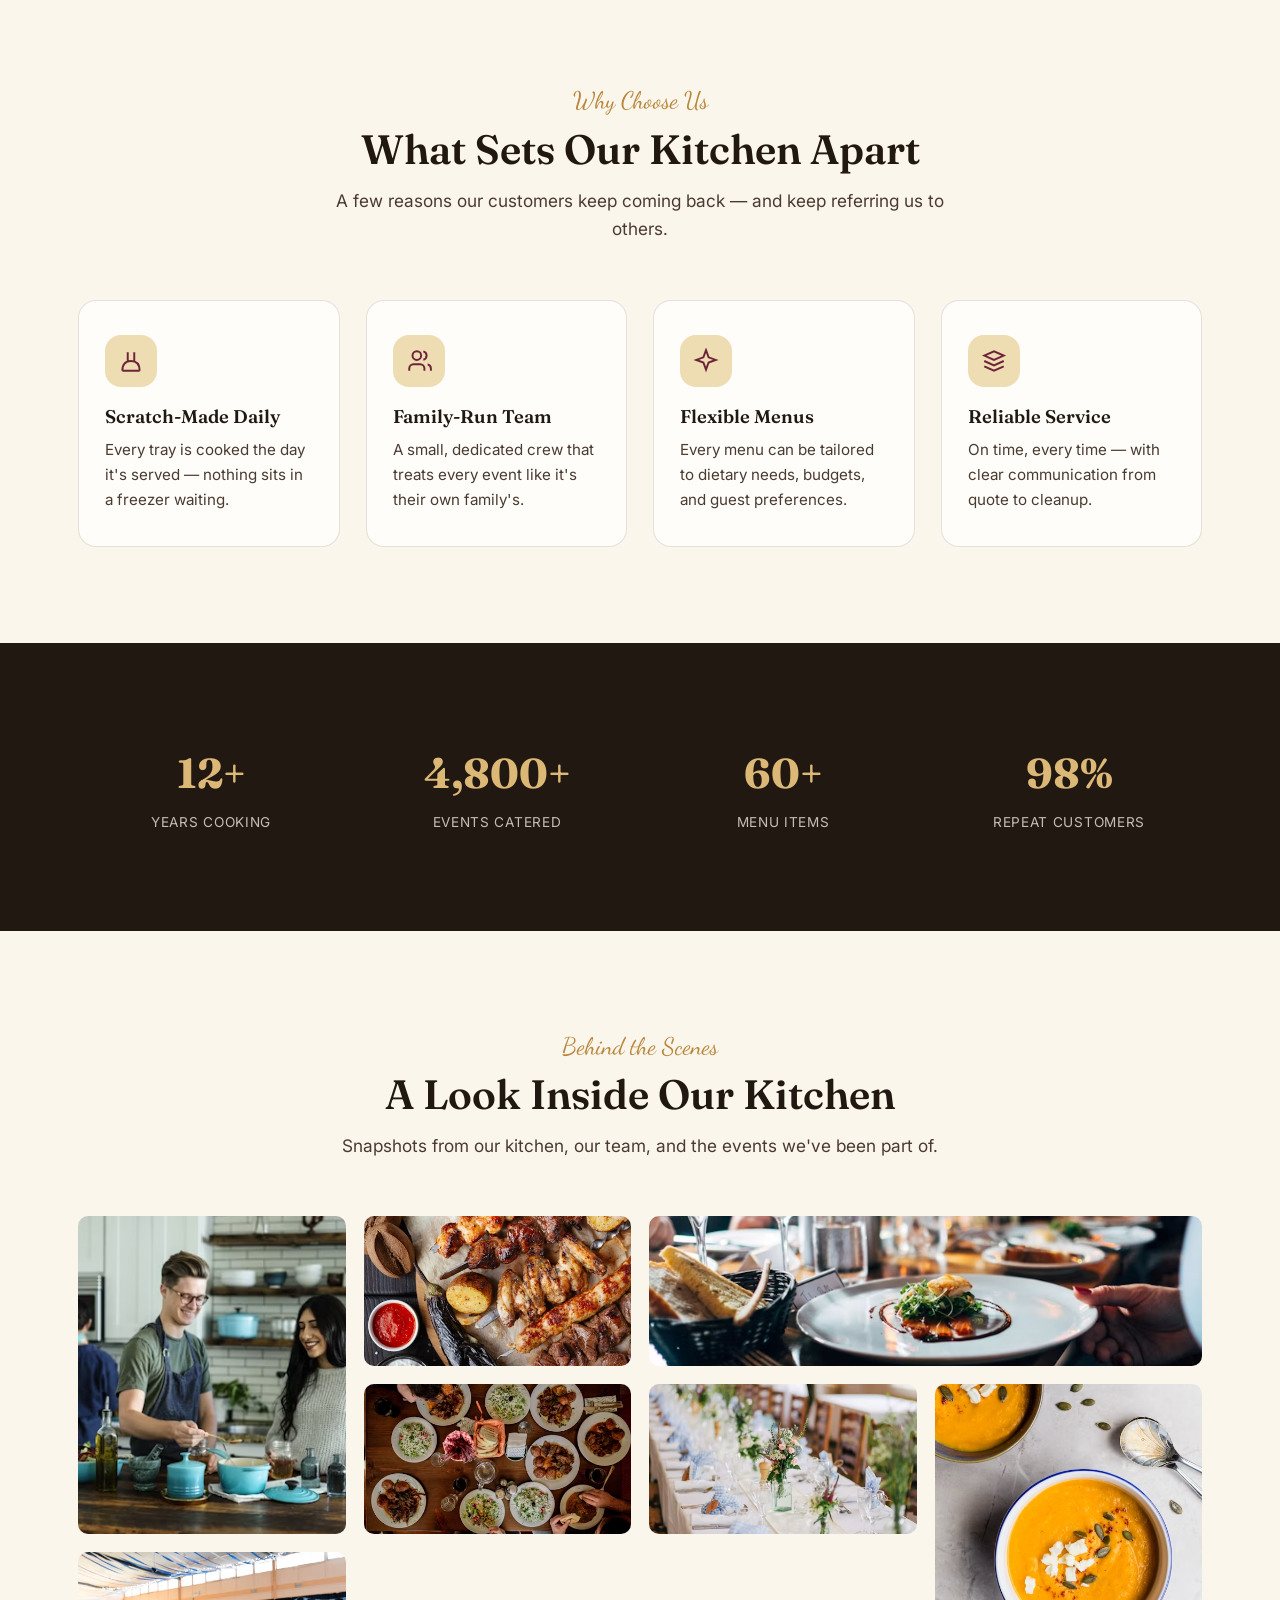
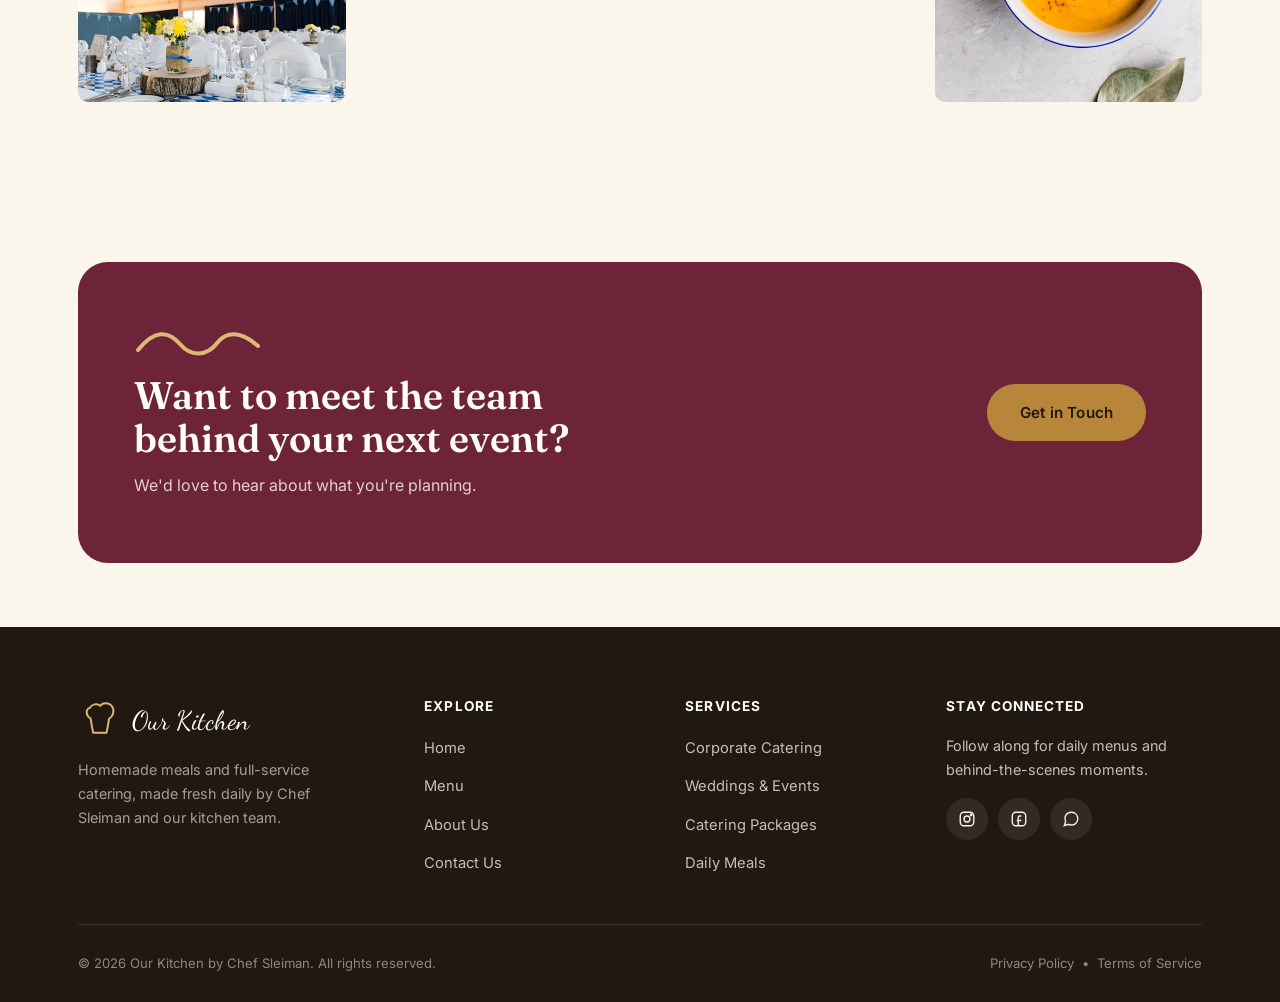
==== commit e1fce569: "Update" ====
--- a/about.html
+++ b/about.html
@@ -60,7 +60,7 @@
         <p>Chef Sleiman began cooking the way most great food starts — for family, on weekends, with whatever was fresh at the market that morning. What began as trays passed between neighbors slowly grew into requests for gatherings, then weddings, then full events.</p>
         <p>Today, Our Kitchen is a small team that still cooks the same way: fresh, unhurried, and generous. We haven't changed the recipes — we've just made room for more people at the table.</p>
       </div>
-      <img src="https://images.unsplash.com/photo-1556910103-1c02745aae4d?auto=format&fit=crop&w=900&q=80" alt="Chef Sleiman preparing a dish in the kitchen">
+      <img src="./assets/picture/aboutus/image2.png" alt="Chef Sleiman preparing a dish in the kitchen">
     </div>
   </div>
 </section>
@@ -69,7 +69,7 @@
 <section class="section section--cream-dark">
   <div class="container">
     <div class="about-split reverse reveal">
-      <img src="https://images.unsplash.com/photo-1414235077428-338989a2e8c0?auto=format&fit=crop&w=900&q=80" alt="Team preparing a catering event">
+      <img src="./assets/picture/aboutus/image1.png" alt="Team preparing a catering event">
       <div class="about-copy">
         <span class="eyebrow">Our Mission</span>
         <h2>Food that feels like it was made for you, specifically.</h2>
@@ -134,13 +134,13 @@
       <p>Snapshots from our kitchen, our team, and the events we've been part of.</p>
     </div>
     <div class="gallery-grid reveal">
-      <a href="#" class="g-tall"><img src="https://images.unsplash.com/photo-1556910103-1c02745aae4d?auto=format&fit=crop&w=500&q=80" alt="Chef plating a dish"></a>
-      <a href="#"><img src="https://images.unsplash.com/photo-1555939594-58d7cb561ad1?auto=format&fit=crop&w=500&q=80" alt="Kitchen team at work"></a>
-      <a href="#" class="g-wide"><img src="https://images.unsplash.com/photo-1414235077428-338989a2e8c0?auto=format&fit=crop&w=700&q=80" alt="Catered event long table"></a>
-      <a href="#"><img src="https://images.unsplash.com/photo-1547573854-74d2a71d0826?auto=format&fit=crop&w=500&q=80" alt="Plated signature dish"></a>
-      <a href="#"><img src="https://images.unsplash.com/photo-1519225421980-715cb0215aed?auto=format&fit=crop&w=500&q=80" alt="Corporate lunch setup"></a>
-      <a href="#" class="g-tall"><img src="https://images.unsplash.com/photo-1476718406336-bb5a9690ee2a?auto=format&fit=crop&w=500&q=80" alt="Fresh pasta dish"></a>
-      <a href="#"><img src="https://images.unsplash.com/photo-1464366400600-7168b8af9bc3?auto=format&fit=crop&w=500&q=80" alt="Wedding catering table"></a>
+      <a href="#" class="g-tall"><img src="./assets/picture/aboutus/image9.avif" alt="Chef plating a dish"></a>
+      <a href="#"><img src="./assets/picture/aboutus/image8.avif" alt="Kitchen team at work"></a>
+      <a href="#" class="g-wide"><img src="./assets/picture/aboutus/image7.avif" alt="Catered event long table"></a>
+      <a href="#"><img src="./assets/picture/aboutus/image6.avif" alt="Plated signature dish"></a>
+      <a href="#"><img src="./assets/picture/aboutus/image5.avif" alt="Corporate lunch setup"></a>
+      <a href="#" class="g-tall"><img src="./assets/picture/aboutus/image4.avif" alt="Fresh pasta dish"></a>
+      <a href="#"><img src="./assets/picture/aboutus/image3.avif" alt="Wedding catering table"></a>
     </div>
   </div>
 </section>
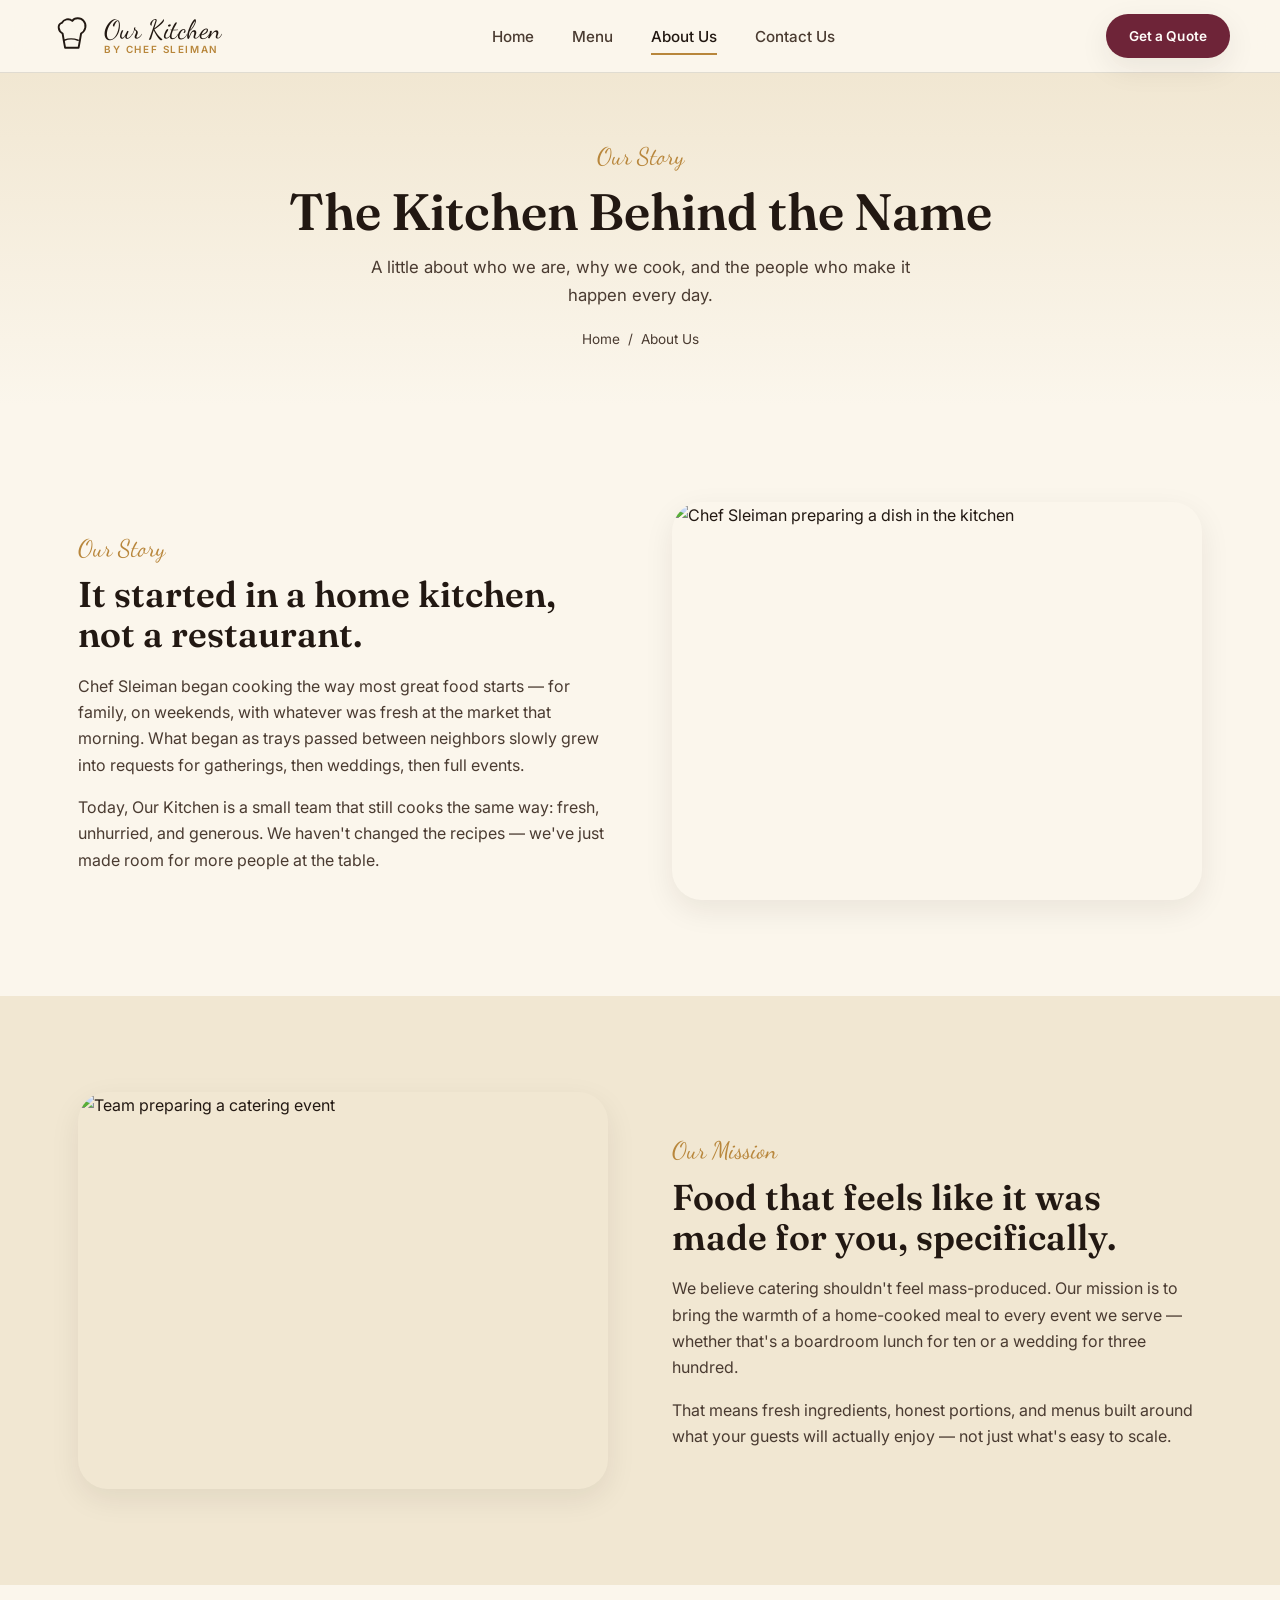
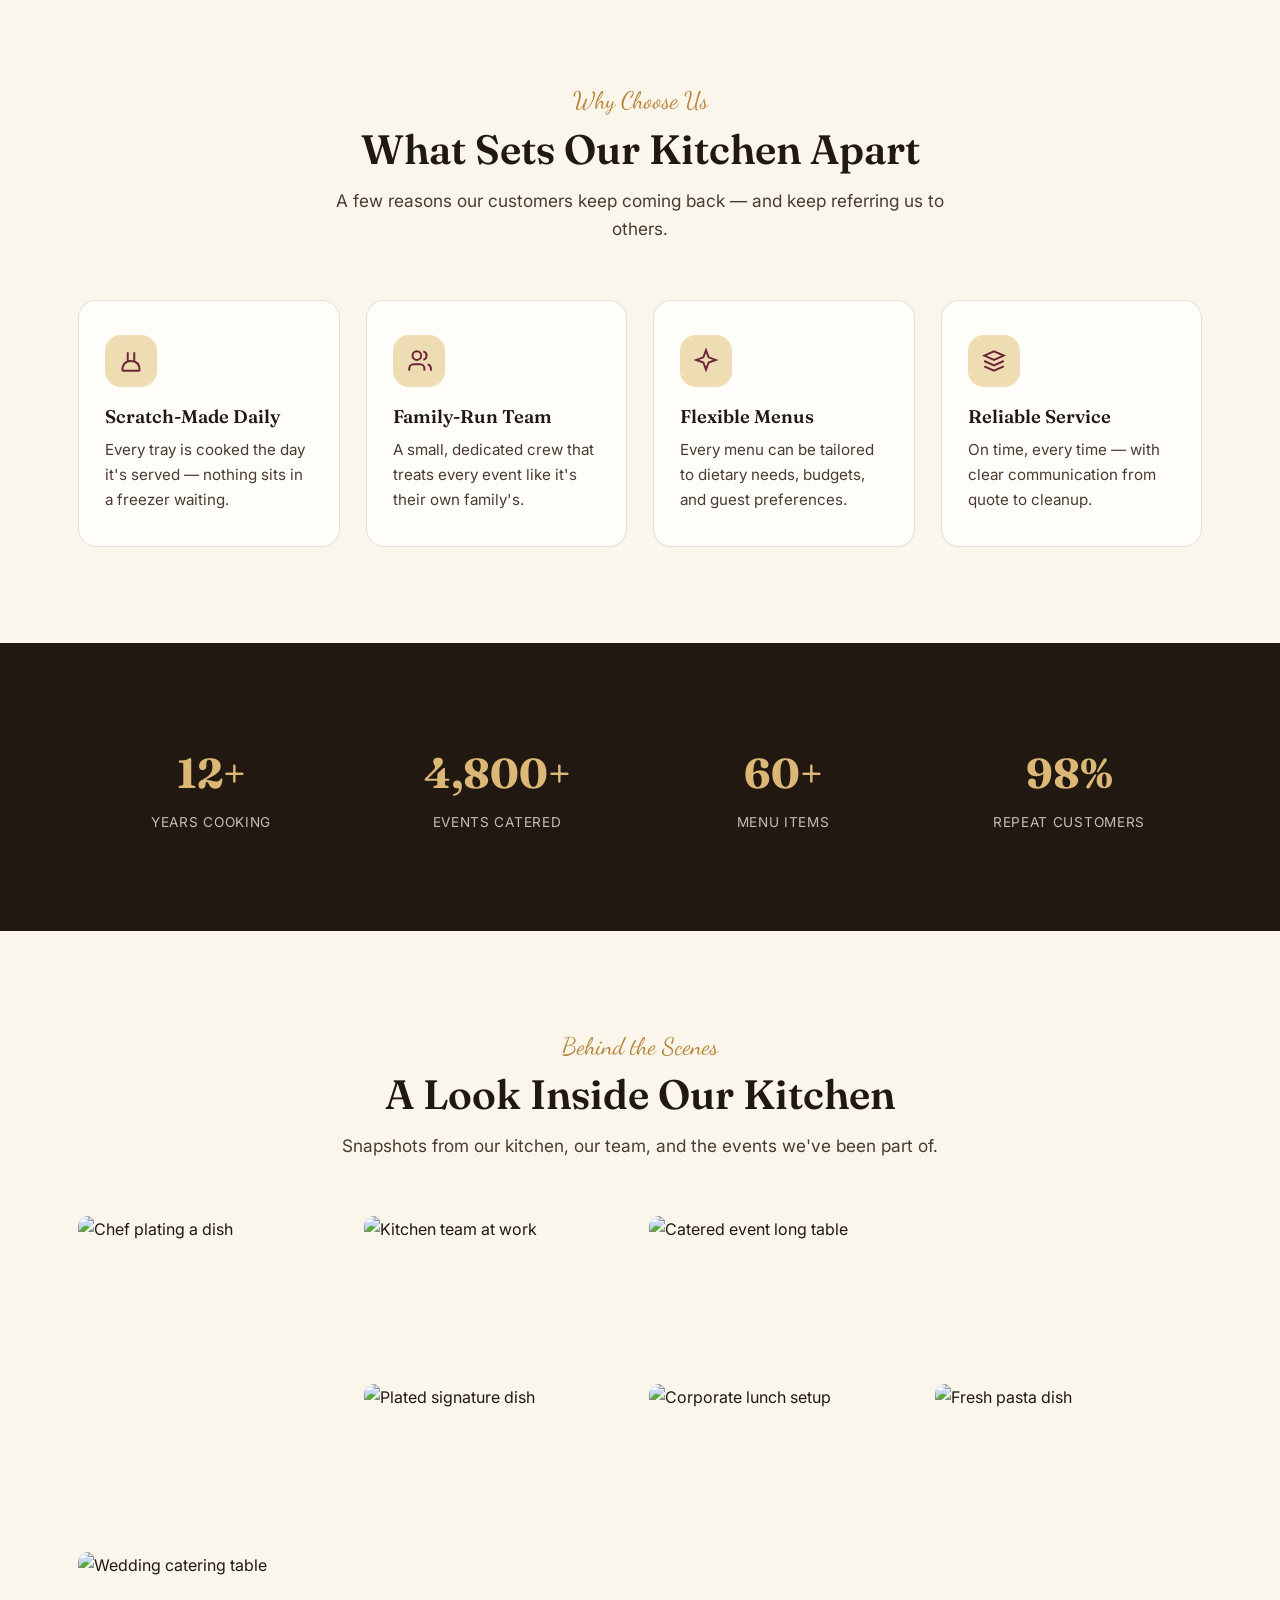
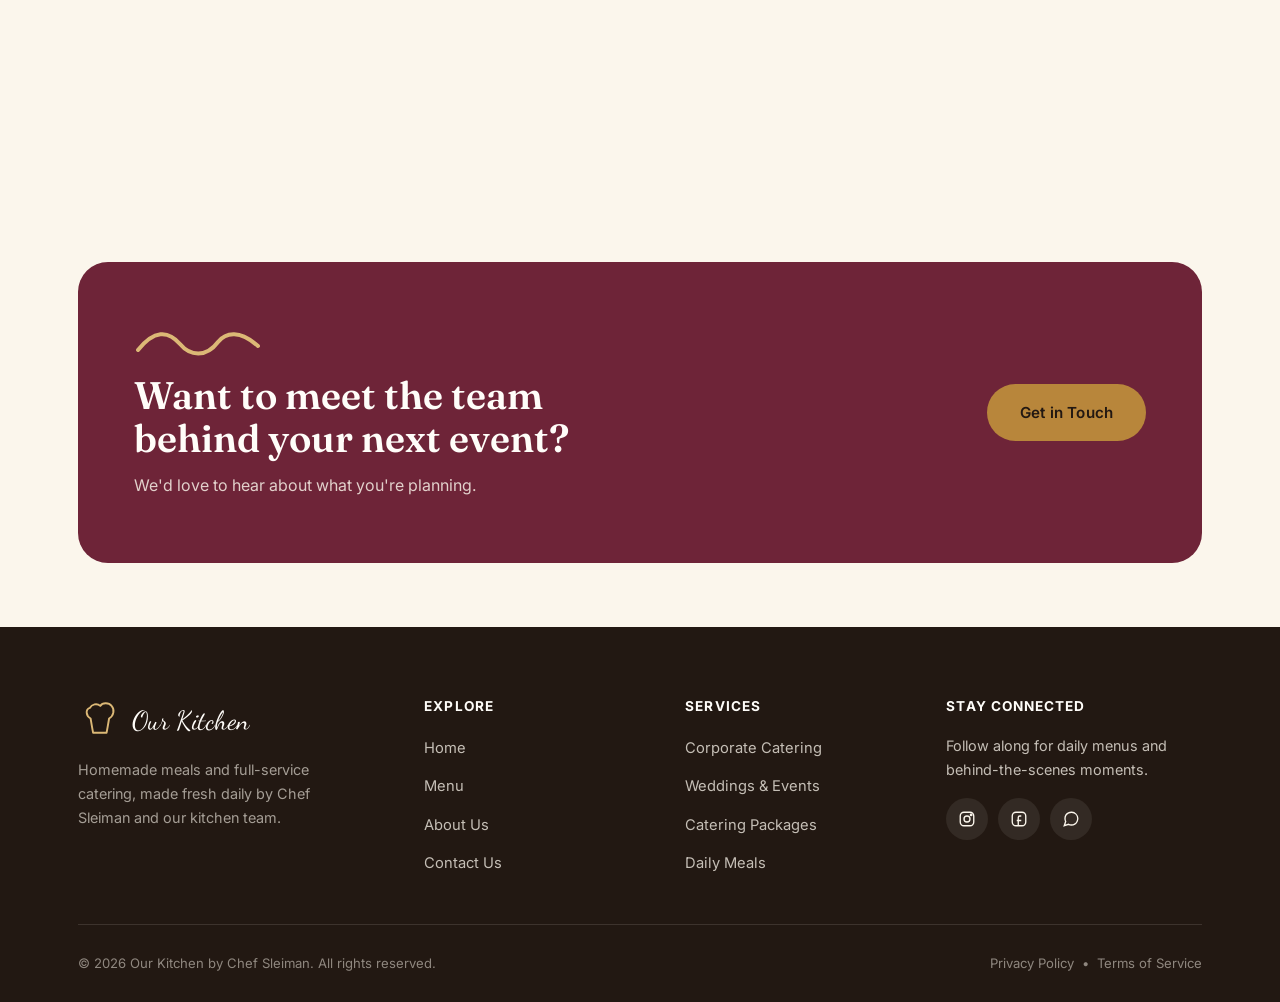
==== commit 313b3be9: "Fix Merge conflict" ====
--- a/about.html
+++ b/about.html
@@ -60,7 +60,7 @@
         <p>Chef Sleiman began cooking the way most great food starts — for family, on weekends, with whatever was fresh at the market that morning. What began as trays passed between neighbors slowly grew into requests for gatherings, then weddings, then full events.</p>
         <p>Today, Our Kitchen is a small team that still cooks the same way: fresh, unhurried, and generous. We haven't changed the recipes — we've just made room for more people at the table.</p>
       </div>
-      <img src="./assets/picture/aboutus/image2.png" alt="Chef Sleiman preparing a dish in the kitchen">
+      <img src="https://images.unsplash.com/photo-1556910103-1c02745aae4d?auto=format&fit=crop&w=900&q=80" alt="Chef Sleiman preparing a dish in the kitchen">
     </div>
   </div>
 </section>
@@ -69,7 +69,7 @@
 <section class="section section--cream-dark">
   <div class="container">
     <div class="about-split reverse reveal">
-      <img src="./assets/picture/aboutus/image1.png" alt="Team preparing a catering event">
+      <img src="https://images.unsplash.com/photo-1414235077428-338989a2e8c0?auto=format&fit=crop&w=900&q=80" alt="Team preparing a catering event">
       <div class="about-copy">
         <span class="eyebrow">Our Mission</span>
         <h2>Food that feels like it was made for you, specifically.</h2>
@@ -134,13 +134,13 @@
       <p>Snapshots from our kitchen, our team, and the events we've been part of.</p>
     </div>
     <div class="gallery-grid reveal">
-      <a href="#" class="g-tall"><img src="./assets/picture/aboutus/image9.avif" alt="Chef plating a dish"></a>
-      <a href="#"><img src="./assets/picture/aboutus/image8.avif" alt="Kitchen team at work"></a>
-      <a href="#" class="g-wide"><img src="./assets/picture/aboutus/image7.avif" alt="Catered event long table"></a>
-      <a href="#"><img src="./assets/picture/aboutus/image6.avif" alt="Plated signature dish"></a>
-      <a href="#"><img src="./assets/picture/aboutus/image5.avif" alt="Corporate lunch setup"></a>
-      <a href="#" class="g-tall"><img src="./assets/picture/aboutus/image4.avif" alt="Fresh pasta dish"></a>
-      <a href="#"><img src="./assets/picture/aboutus/image3.avif" alt="Wedding catering table"></a>
+      <a href="#" class="g-tall"><img src="https://images.unsplash.com/photo-1556910103-1c02745aae4d?auto=format&fit=crop&w=500&q=80" alt="Chef plating a dish"></a>
+      <a href="#"><img src="https://images.unsplash.com/photo-1555939594-58d7cb561ad1?auto=format&fit=crop&w=500&q=80" alt="Kitchen team at work"></a>
+      <a href="#" class="g-wide"><img src="https://images.unsplash.com/photo-1414235077428-338989a2e8c0?auto=format&fit=crop&w=700&q=80" alt="Catered event long table"></a>
+      <a href="#"><img src="https://images.unsplash.com/photo-1547573854-74d2a71d0826?auto=format&fit=crop&w=500&q=80" alt="Plated signature dish"></a>
+      <a href="#"><img src="https://images.unsplash.com/photo-1519225421980-715cb0215aed?auto=format&fit=crop&w=500&q=80" alt="Corporate lunch setup"></a>
+      <a href="#" class="g-tall"><img src="https://images.unsplash.com/photo-1476718406336-bb5a9690ee2a?auto=format&fit=crop&w=500&q=80" alt="Fresh pasta dish"></a>
+      <a href="#"><img src="https://images.unsplash.com/photo-1464366400600-7168b8af9bc3?auto=format&fit=crop&w=500&q=80" alt="Wedding catering table"></a>
     </div>
   </div>
 </section>
--- a/styles.css
+++ b/styles.css
@@ -646,8 +646,7 @@
   border-color: var(--charcoal);
   color: var(--cream);
 }
-.menu-category { display: none; }
-.menu-category.is-active { display: block; animation: fadeUp .6s var(--ease); }
+.menu-category { display: block; }
 .menu-category-head {
   display: flex;
   align-items: baseline;
@@ -855,6 +854,35 @@
   gap: 12px;
 }
 .footer-bottom a:hover { color: var(--gold-light); }
+
+/* ==========================================================================
+   Toast Notification
+   ========================================================================== */
+.toast-notification {
+  position: fixed;
+  bottom: 50%;
+  left: 50%;
+  transform: translateX(-50%) translateY(20px);
+  background: var(--charcoal);
+  color: var(--paper);
+  padding: 14px 24px;
+  border-radius: var(--radius-pill);
+  font-size: 0.9rem;
+  font-weight: 500;
+  white-space: nowrap;
+  opacity: 0;
+  pointer-events: none;
+  z-index: 9999;
+  transition: opacity 0.3s ease, transform 0.3s ease;
+  cursor: pointer;
+  box-shadow: var(--shadow-lift);
+}
+
+.toast-notification.is-visible {
+  opacity: 1;
+  pointer-events: auto;
+  transform: translateX(-50%) translateY(0);
+}
 
 /* ==========================================================================
    Responsive
@@ -900,3 +928,357 @@
   .footer-bottom { flex-direction: column; text-align: center; }
   .menu-category-head h2 { font-size: 1.5rem; }
 }
+/* ==========================================================================
+   Ordering: clickable menu cards
+   ========================================================================== */
+.meal-card.is-orderable { cursor: pointer; }
+.addon-hint {
+  margin-top: 10px !important;
+  font-size: 0.78rem !important;
+  font-weight: 600;
+  color: var(--burgundy) !important;
+  display: flex;
+  align-items: center;
+  gap: 6px;
+}
+.addon-hint::before {
+  content: '+';
+  display: inline-flex;
+  align-items: center;
+  justify-content: center;
+  width: 15px; height: 15px;
+  border-radius: 50%;
+  background: var(--gold-pale);
+  font-size: 0.75rem;
+  line-height: 1;
+}
+
+/* ==========================================================================
+   Cart floating button
+   ========================================================================== */
+.cart-fab {
+  position: fixed;
+  right: 26px;
+  bottom: 26px;
+  z-index: 700;
+  width: 60px;
+  height: 60px;
+  border-radius: 50%;
+  border: none;
+  background: var(--burgundy);
+  color: var(--paper);
+  display: flex;
+  align-items: center;
+  justify-content: center;
+  box-shadow: var(--shadow-lift);
+  transition: transform .3s var(--ease), background .3s ease;
+}
+.cart-fab:hover { background: var(--burgundy-dark); transform: translateY(-3px); }
+.cart-fab svg { width: 26px; height: 26px; }
+.cart-fab-count {
+  position: absolute;
+  top: -4px;
+  right: -4px;
+  min-width: 22px;
+  height: 22px;
+  padding: 0 5px;
+  border-radius: var(--radius-pill);
+  background: var(--gold);
+  color: var(--charcoal);
+  font-size: 0.72rem;
+  font-weight: 700;
+  display: flex;
+  align-items: center;
+  justify-content: center;
+  border: 2px solid var(--cream);
+}
+.cart-fab-count.is-empty { display: none; }
+
+/* ==========================================================================
+   Modals (shared)
+   ========================================================================== */
+.modal-overlay {
+  position: fixed;
+  inset: 0;
+  z-index: 900;
+  background: rgba(34, 24, 18, 0.55);
+  backdrop-filter: blur(3px);
+  display: none;
+  align-items: flex-start;
+  justify-content: center;
+  padding: 5vh 20px;
+  overflow-y: auto;
+}
+.modal-overlay.is-open { display: flex; }
+.modal {
+  position: relative;
+  background: var(--paper);
+  border-radius: var(--radius-md);
+  width: 100%;
+  max-width: 480px;
+  padding: 36px 32px 32px;
+  box-shadow: var(--shadow-lift);
+  animation: fadeUp .35s var(--ease);
+  margin-bottom: 5vh;
+}
+.cart-modal { max-width: 560px; }
+.modal-close {
+  position: absolute;
+  top: 18px; right: 18px;
+  width: 34px; height: 34px;
+  border-radius: 50%;
+  border: none;
+  background: var(--cream-dark);
+  color: var(--charcoal);
+  font-size: 1.3rem;
+  line-height: 1;
+  display: flex; align-items: center; justify-content: center;
+  transition: background .25s ease, color .25s ease;
+}
+.modal-close:hover { background: var(--burgundy); color: var(--paper); }
+
+.modal-field { margin-bottom: 20px; }
+.modal-field label {
+  display: block;
+  font-size: 0.85rem;
+  font-weight: 600;
+  color: var(--charcoal);
+  margin-bottom: 8px;
+}
+.modal-field .req { color: var(--burgundy); }
+.modal-field input,
+.modal-field textarea {
+  width: 100%;
+  padding: 12px 14px;
+  border-radius: var(--radius-sm);
+  border: 1.5px solid var(--line);
+  background: var(--cream);
+  color: var(--charcoal);
+  transition: border-color .25s ease, background .25s ease;
+}
+.modal-field input:focus,
+.modal-field textarea:focus {
+  border-color: var(--gold);
+  background: var(--paper);
+  outline: none;
+}
+.modal-field textarea { resize: vertical; min-height: 70px; }
+.modal-actions { display: flex; gap: 14px; margin-top: 28px; }
+.modal-actions .btn { flex: 1; }
+
+/* Item modal */
+.item-modal-head {
+  padding-right: 30px;
+  margin-bottom: 24px;
+  display: flex;
+  align-items: baseline;
+  justify-content: space-between;
+  gap: 14px;
+  flex-wrap: wrap;
+}
+.item-modal-head h3 { font-size: 1.4rem; }
+.item-modal-unit-price {
+  font-family: var(--font-display);
+  color: var(--gold);
+  font-weight: 700;
+  white-space: nowrap;
+}
+.qty-stepper {
+  display: inline-flex;
+  align-items: center;
+  gap: 0;
+  border: 1.5px solid var(--line);
+  border-radius: var(--radius-pill);
+  overflow: hidden;
+  width: fit-content;
+}
+.qty-btn {
+  width: 40px; height: 40px;
+  border: none;
+  background: var(--cream);
+  color: var(--charcoal);
+  font-size: 1.15rem;
+  display: flex; align-items: center; justify-content: center;
+  transition: background .2s ease;
+}
+.qty-btn:hover { background: var(--gold-pale); }
+.qty-value { min-width: 36px; text-align: center; font-weight: 600; }
+.qty-stepper-sm .qty-btn { width: 32px; height: 32px; font-size: 1rem; }
+
+.addon-list { display: flex; flex-direction: column; gap: 10px; }
+.addon-option {
+  display: flex;
+  align-items: center;
+  justify-content: space-between;
+  gap: 10px;
+  padding: 11px 14px;
+  border: 1.5px solid var(--line);
+  border-radius: var(--radius-sm);
+  cursor: pointer;
+  font-size: 0.9rem;
+  transition: border-color .2s ease, background .2s ease;
+}
+.addon-option:hover { border-color: var(--gold); }
+.addon-option.is-checked { border-color: var(--gold); background: var(--gold-pale); }
+.addon-option-label { display: flex; align-items: center; gap: 10px; }
+.addon-option input { width: 17px; height: 17px; accent-color: var(--burgundy); }
+.addon-option-price { color: var(--charcoal-soft); font-weight: 600; white-space: nowrap; }
+
+.item-modal-total {
+  display: flex;
+  align-items: center;
+  justify-content: space-between;
+  padding: 16px 18px;
+  background: var(--cream-dark);
+  border-radius: var(--radius-sm);
+  font-weight: 600;
+}
+.item-modal-total strong { font-family: var(--font-display); color: var(--burgundy); font-size: 1.15rem; }
+
+/* Cart / order modal */
+.cart-form-row { display: grid; grid-template-columns: 1fr 1fr; gap: 16px; }
+.cart-customer { margin-bottom: 8px; padding-bottom: 6px; border-bottom: 1px solid var(--line); }
+
+.cart-items { display: flex; flex-direction: column; gap: 16px; margin: 20px 0; max-height: 40vh; overflow-y: auto; padding-right: 4px; }
+.cart-item {
+  border: 1.5px solid var(--line);
+  border-radius: var(--radius-sm);
+  padding: 12px;
+  background: var(--cream);
+}
+.cart-item-summary {
+  display: flex;
+  align-items: center;
+  gap: 12px;
+}
+.cart-item-image {
+  width: 80px;
+  height: 80px;
+  border-radius: var(--radius-sm);
+  object-fit: cover;
+  flex-shrink: 0;
+}
+.cart-item-info {
+  flex: 1;
+  display: flex;
+  flex-direction: column;
+  gap: 8px;
+}
+.cart-item-name { font-size: 1rem; margin: 0; }
+.cart-item-meta {
+  display: flex;
+  align-items: center;
+  justify-content: space-between;
+  gap: 8px;
+}
+.cart-item-toggle {
+  width: 32px;
+  height: 32px;
+  border: none;
+  background: transparent;
+  color: var(--charcoal-soft);
+  border-radius: 50%;
+  display: flex;
+  align-items: center;
+  justify-content: center;
+  transition: transform .2s ease, color .2s ease;
+  flex-shrink: 0;
+  cursor: pointer;
+}
+.cart-item-toggle svg { width: 18px; height: 18px; }
+.cart-item-toggle:hover { color: var(--gold); }
+.cart-item-toggle.is-open { transform: rotate(180deg); }
+.cart-item-delete {
+  width: 32px;
+  height: 32px;
+  border: none;
+  background: transparent;
+  color: var(--charcoal-soft);
+  border-radius: 50%;
+  display: flex;
+  align-items: center;
+  justify-content: center;
+  transition: background .2s ease, color .2s ease;
+  flex-shrink: 0;
+  cursor: pointer;
+}
+.cart-item-delete svg { width: 17px; height: 17px; }
+.cart-item-delete:hover { background: var(--burgundy); color: var(--paper); }
+.cart-item-price { font-family: var(--font-display); font-weight: 700; color: var(--gold); font-size: 0.95rem; }
+.cart-item-details {
+  margin-top: 12px;
+  padding-top: 12px;
+  border-top: 1px solid var(--line);
+  display: flex;
+  flex-direction: column;
+  gap: 10px;
+}
+.cart-item-addons { display: flex; flex-direction: column; gap: 8px; }
+.cart-item-note {
+  width: 100%;
+  padding: 9px 12px;
+  border-radius: var(--radius-sm);
+  border: 1.5px solid var(--line);
+  background: var(--paper);
+  font-size: 0.85rem;
+  resize: vertical;
+  min-height: 44px;
+}
+.cart-item-note:focus { border-color: var(--gold); outline: none; }
+
+.cart-empty { display: none; text-align: center; padding: 32px 10px; color: var(--charcoal-soft); }
+.cart-empty.is-visible { display: block; }
+.cart-list-actions { display: flex; justify-content: flex-end; margin-bottom: 4px; }
+.cart-list-actions.is-hidden { display: none; }
+.cart-clear-btn {
+  background: none;
+  border: none;
+  color: var(--burgundy);
+  font-size: 0.82rem;
+  font-weight: 600;
+  text-decoration: underline;
+  padding: 4px 0;
+}
+.cart-clear-btn:hover { color: var(--burgundy-dark); }
+
+.cart-total-row {
+  display: flex;
+  align-items: center;
+  justify-content: space-between;
+  padding: 16px 18px;
+  background: var(--cream-dark);
+  border-radius: var(--radius-sm);
+  font-weight: 600;
+  margin-top: 6px;
+}
+.cart-total-row strong { font-family: var(--font-display); color: var(--burgundy); font-size: 1.3rem; }
+
+.cart-note {
+  font-size: 0.82rem;
+  color: var(--burgundy);
+  min-height: 1.1em;
+  margin: 10px 2px 0;
+  font-weight: 600;
+}
+
+.cart-whatsapp-btn {
+  width: 100%;
+  margin-top: 14px;
+  background: #25D366;
+  color: #fff;
+}
+.cart-whatsapp-btn:hover { background: #1ebd5a; transform: translateY(-3px); box-shadow: var(--shadow-lift); }
+.cart-whatsapp-btn:disabled {
+  opacity: 0.55;
+  cursor: not-allowed;
+  transform: none !important;
+  box-shadow: none !important;
+}
+.cart-whatsapp-btn svg { width: 20px; height: 20px; }
+
+@media (max-width: 560px) {
+  .modal { padding: 30px 20px 26px; max-width: 100%; }
+  .cart-form-row { grid-template-columns: 1fr; gap: 0; }
+  .cart-fab { right: 18px; bottom: 18px; width: 54px; height: 54px; }
+  .cart-fab svg { width: 22px; height: 22px; }
+}
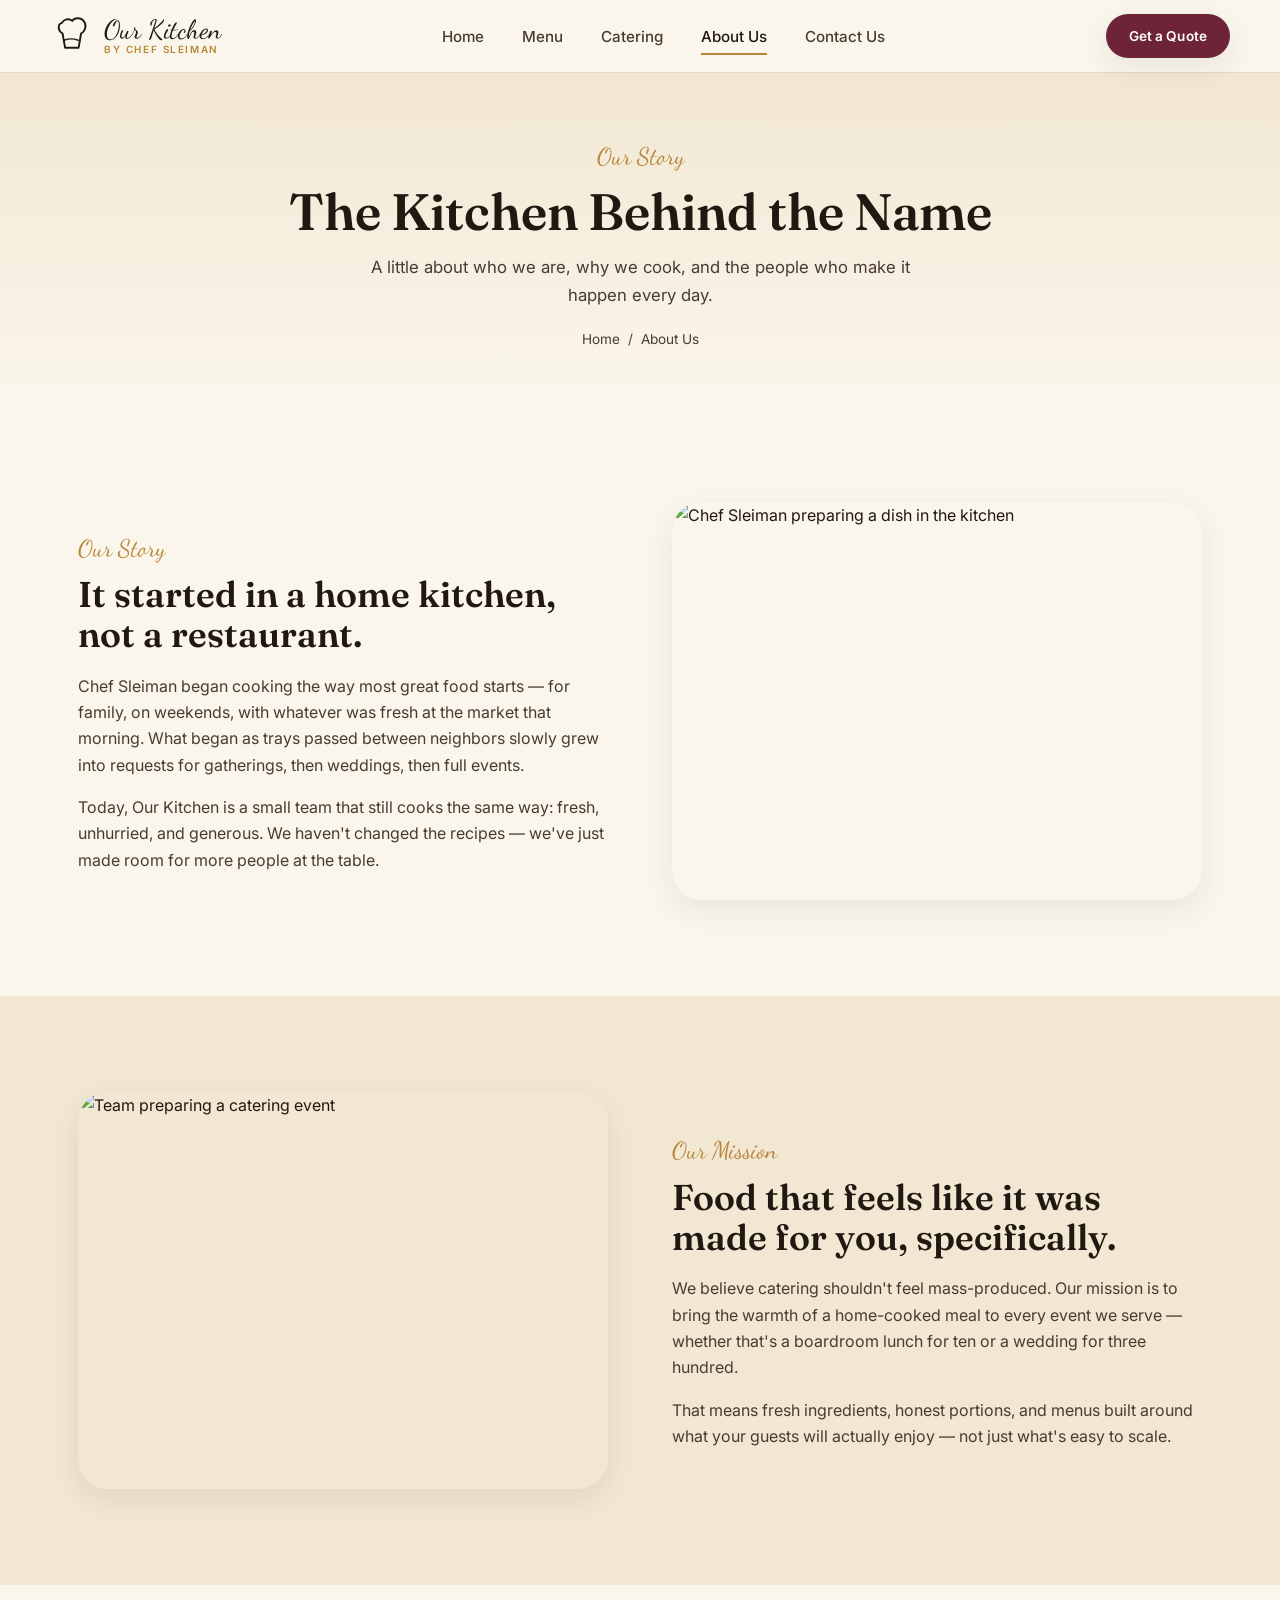
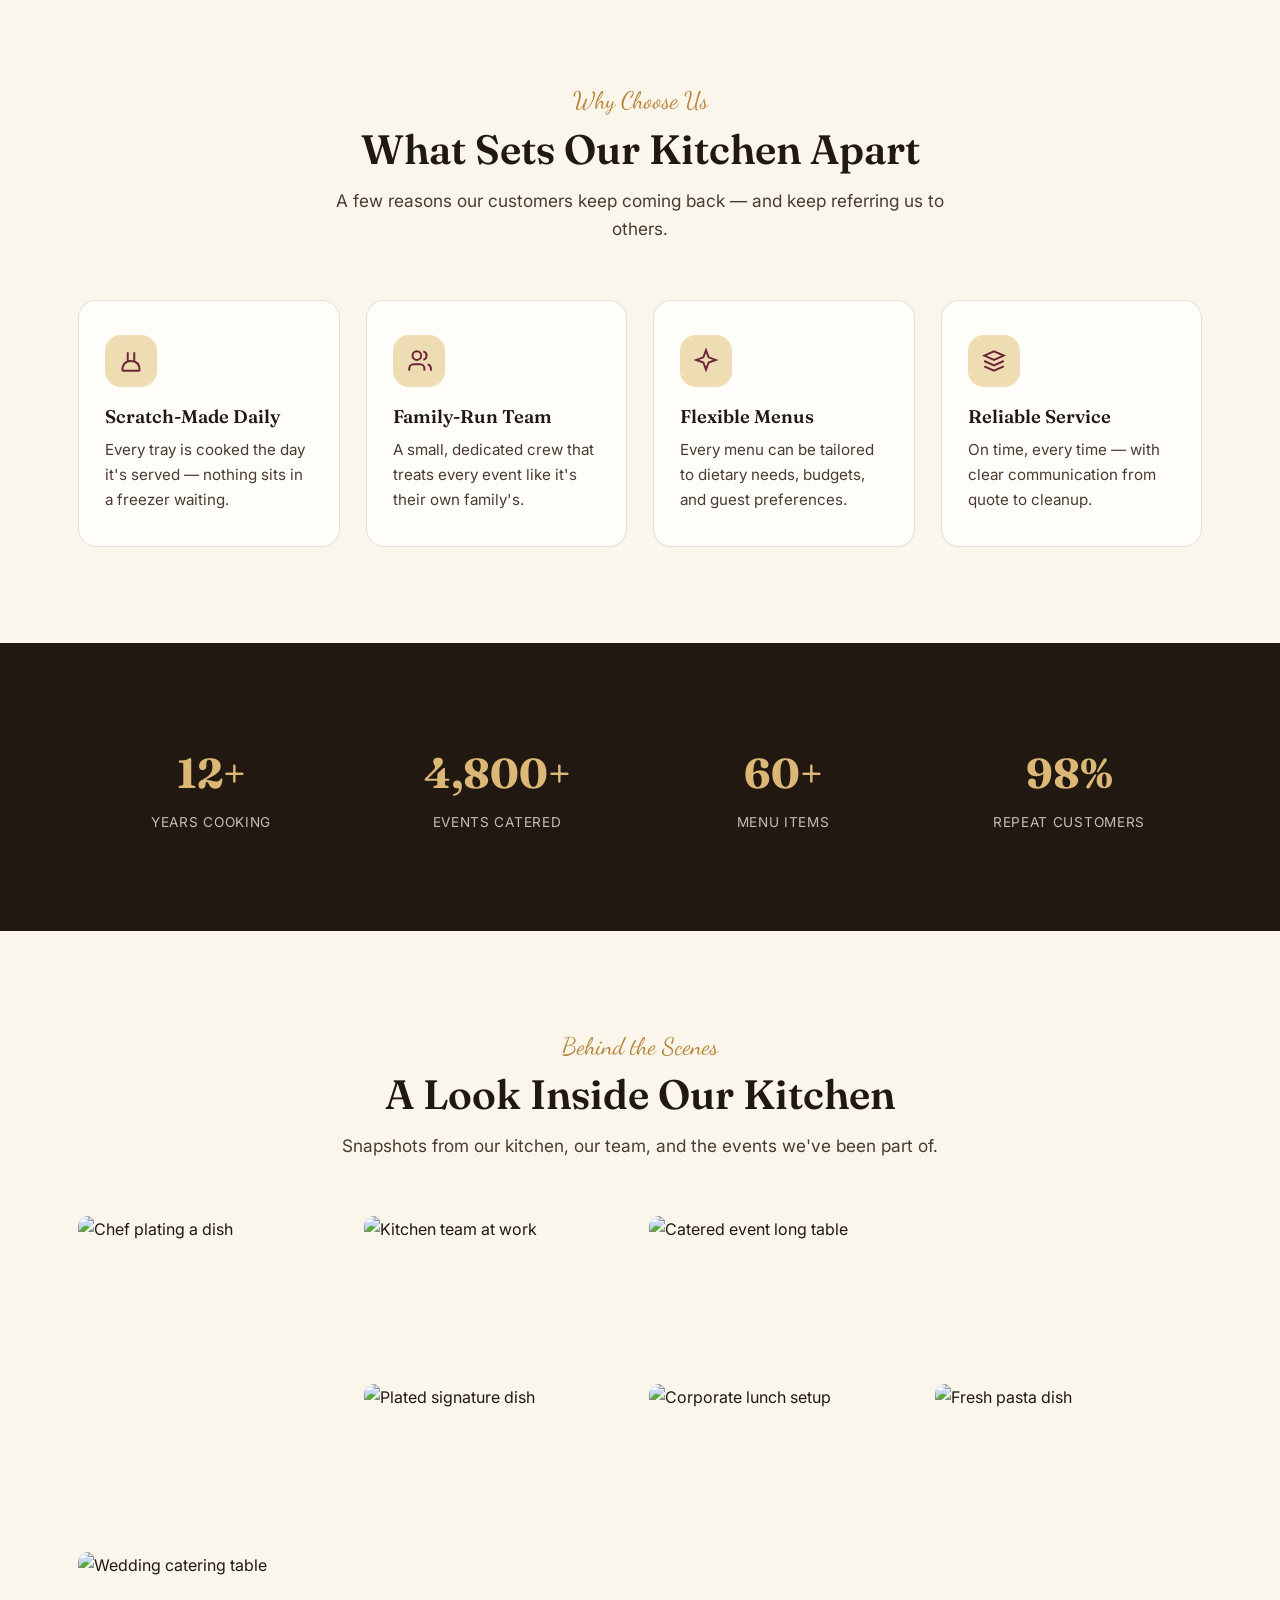
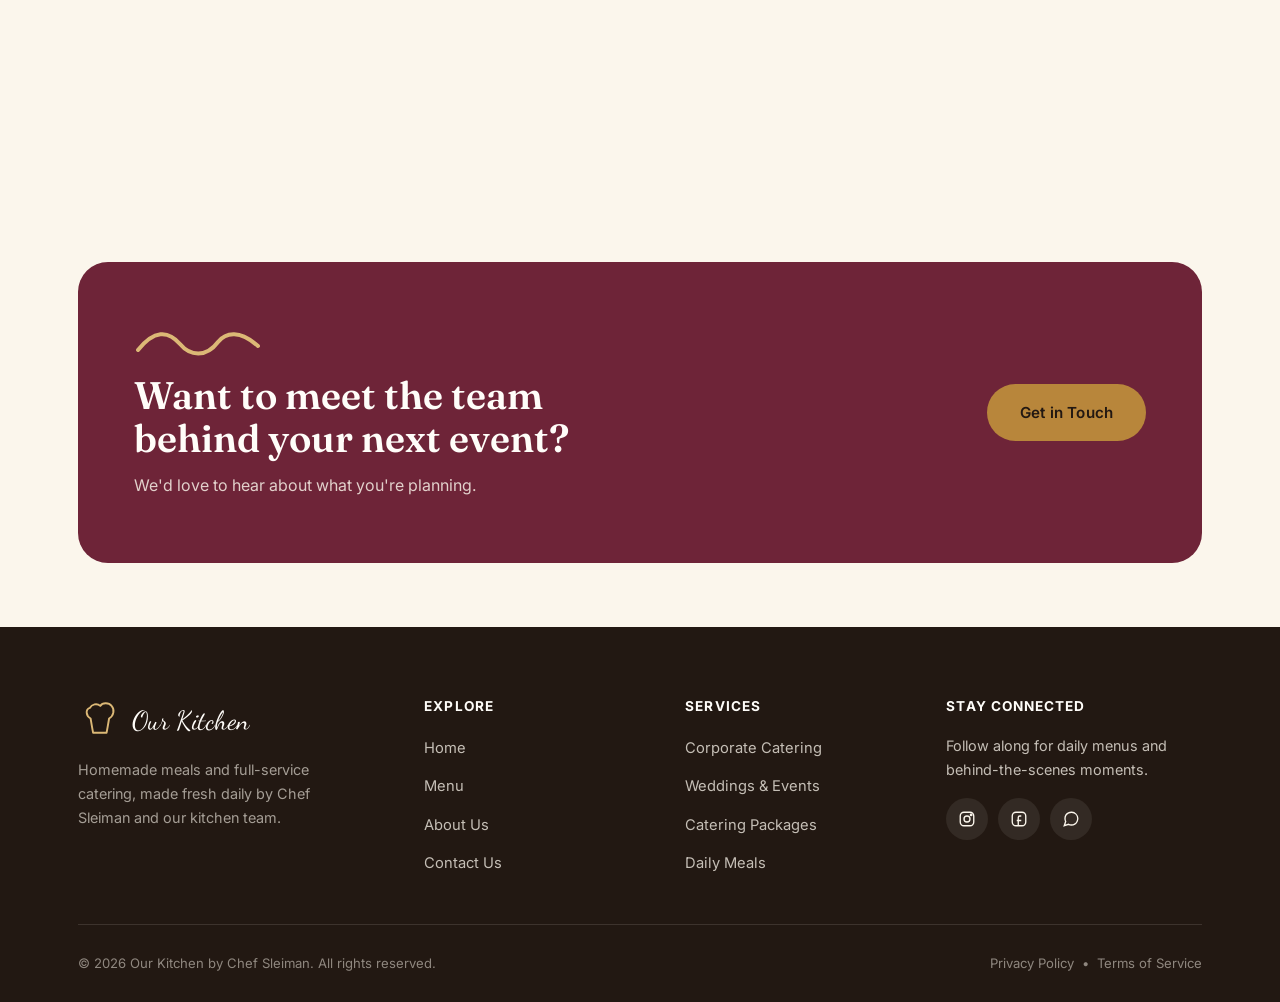
==== commit 9229f381: "Added catering page" ====
--- a/about.html
+++ b/about.html
@@ -28,6 +28,7 @@
     <nav class="nav-links" id="navLinks">
       <a href="index.html">Home</a>
       <a href="menu.html">Menu</a>
+      <a href="catering.html">Catering</a>
       <a href="about.html" class="is-active">About Us</a>
       <a href="contact.html">Contact Us</a>
     </nav>
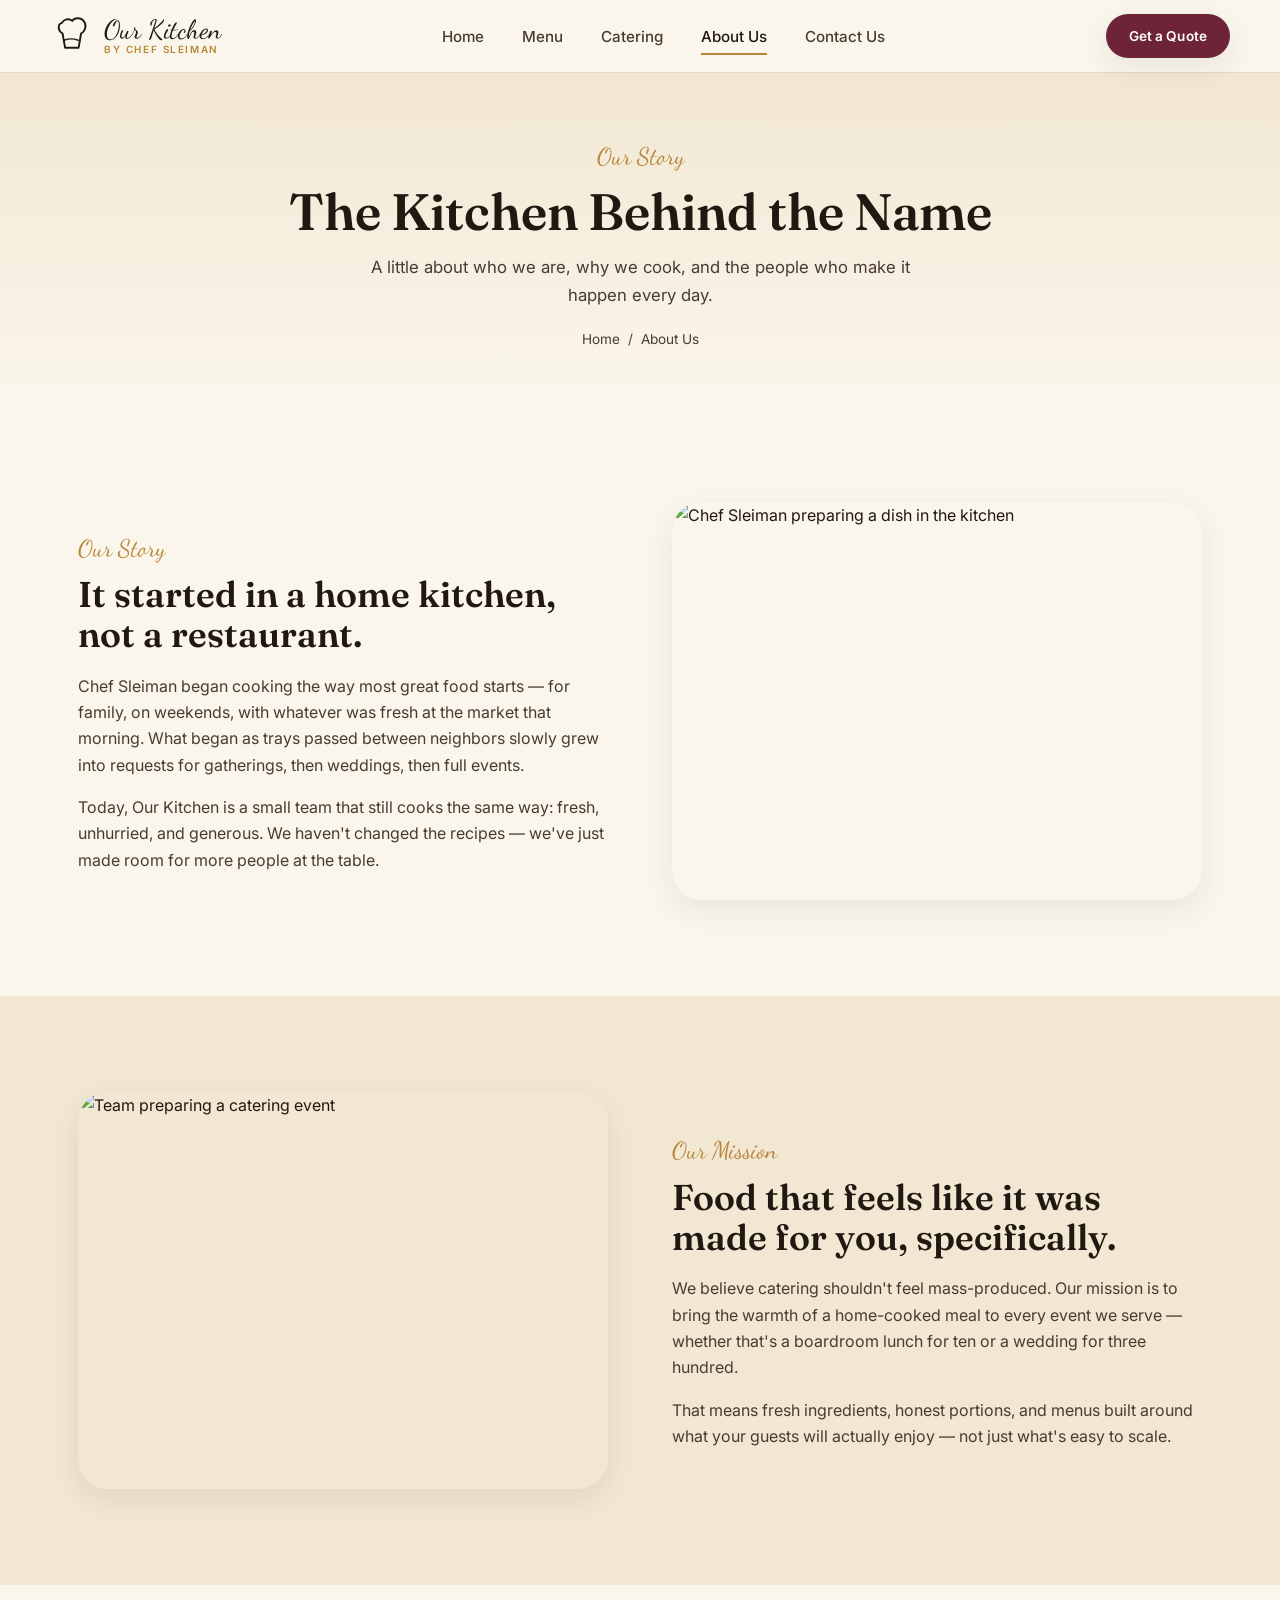
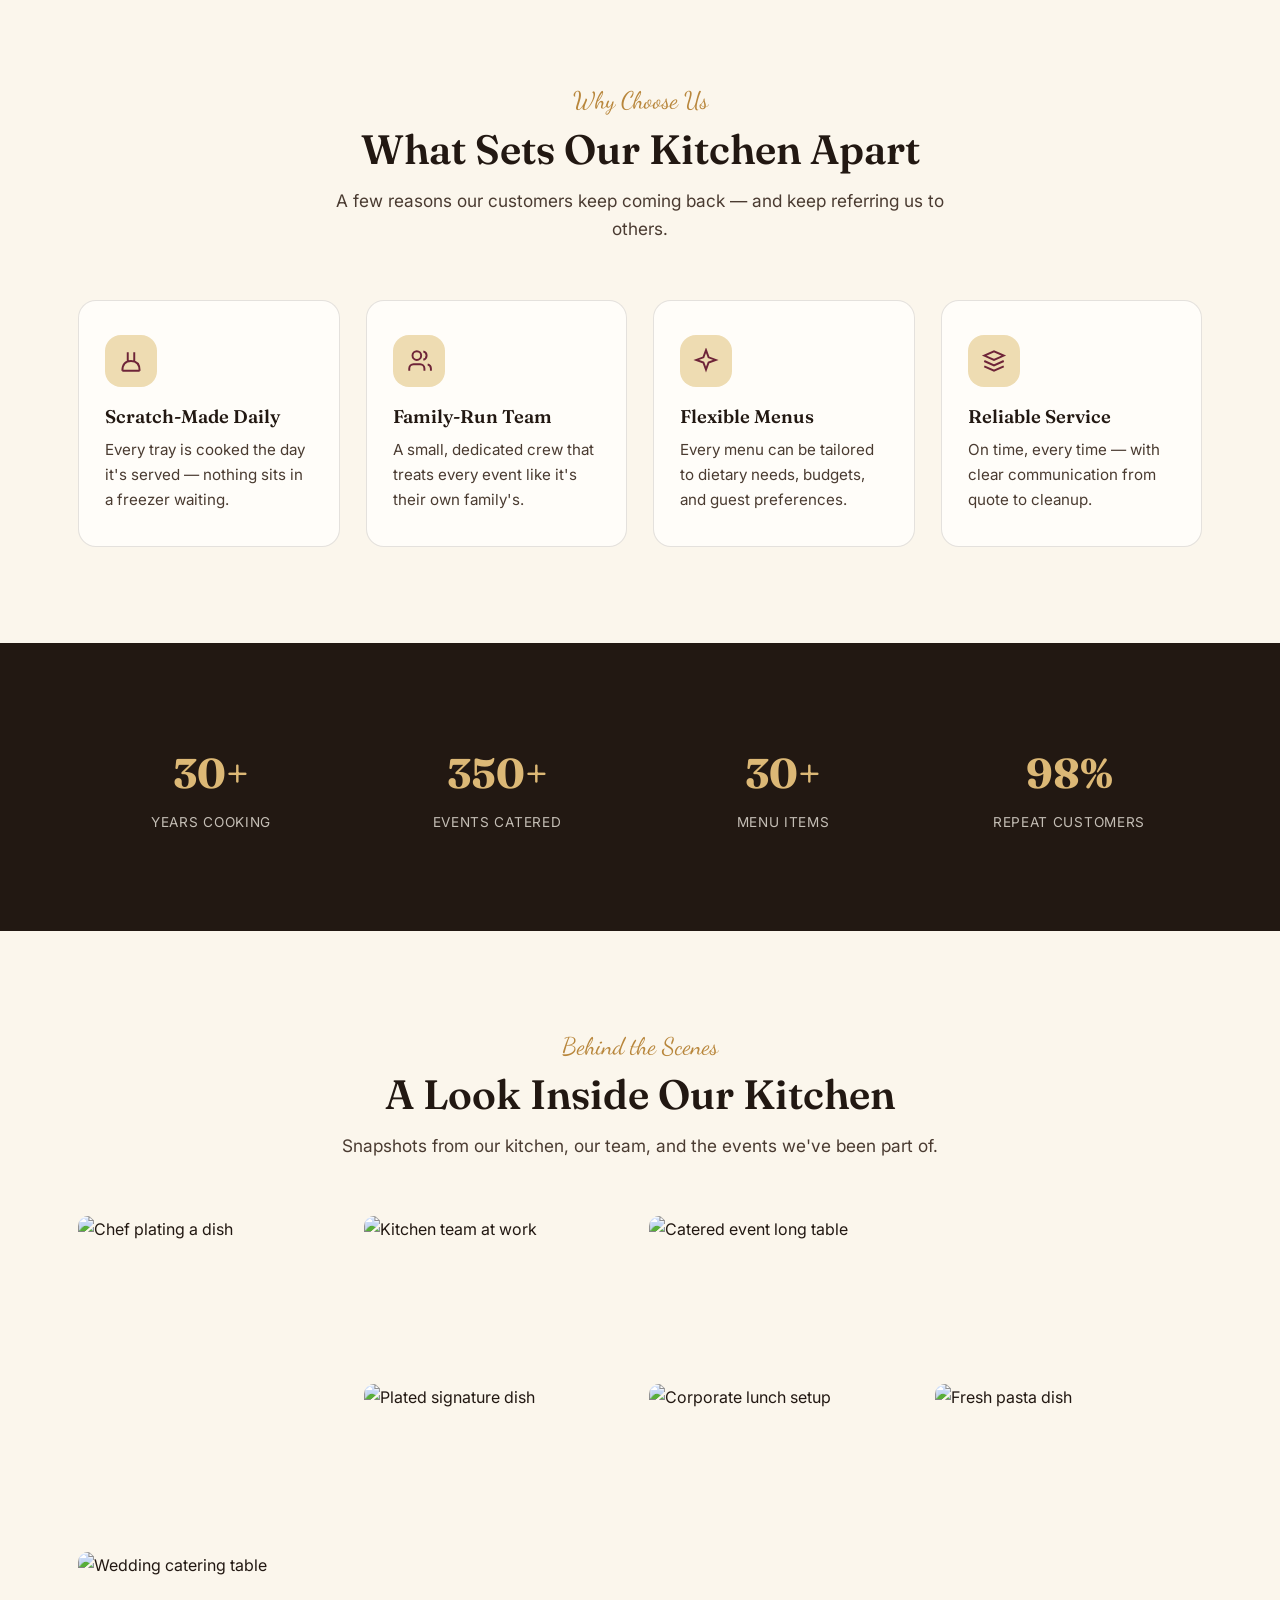
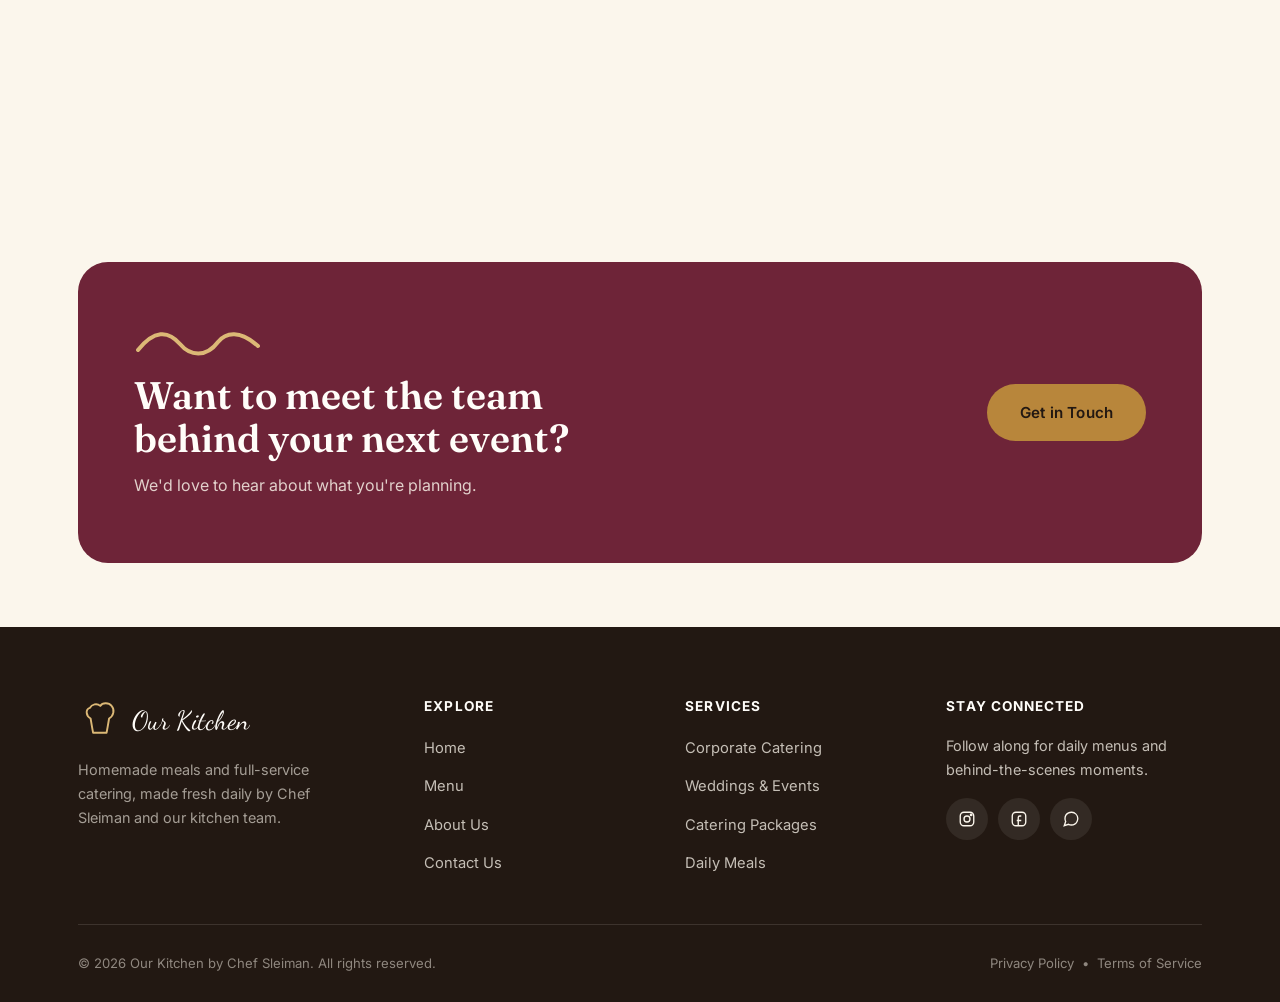
==== commit 8ddab81d: "Update Daily Meals" ====
--- a/about.html
+++ b/about.html
@@ -118,9 +118,9 @@
 <section class="section section--charcoal">
   <div class="container">
     <div class="stats-strip reveal">
-      <div class="stat-item"><strong>12+</strong><span>Years Cooking</span></div>
-      <div class="stat-item"><strong>4,800+</strong><span>Events Catered</span></div>
-      <div class="stat-item"><strong>60+</strong><span>Menu Items</span></div>
+      <div class="stat-item"><strong>30+</strong><span>Years Cooking</span></div>
+      <div class="stat-item"><strong>350+</strong><span>Events Catered</span></div>
+      <div class="stat-item"><strong>30+</strong><span>Menu Items</span></div>
       <div class="stat-item"><strong>98%</strong><span>Repeat Customers</span></div>
     </div>
   </div>
--- a/styles.css
+++ b/styles.css
@@ -355,13 +355,30 @@
   padding: 18px 22px;
   box-shadow: var(--shadow-lift);
   display: flex;
-  align-items: center;
+  align-items: flex-start;
   gap: 14px;
-  max-width: 230px;
-}
-.hero-badge .swirl-mini { width: 34px; height: 34px; color: var(--gold); flex-shrink: 0; }
-.hero-badge strong { display: block; font-family: var(--font-display); font-size: 1rem; }
-.hero-badge span { font-size: 0.8rem; color: var(--charcoal-soft); }
+  max-width: 260px;
+}
+.hero-badge .swirl-mini { width: 34px; height: 34px; color: var(--gold); flex-shrink: 0; margin-top: 2px; }
+.hero-badge-text { min-width: 0; }
+.hero-badge strong { display: block; font-family: var(--font-display); font-size: 1.15rem; margin-bottom: 6px; color: var(--charcoal); }
+.hero-badge-list { list-style: none; margin: 0; padding: 0; display: flex; flex-direction: column; gap: 3px; }
+.hero-badge-list li {
+  font-size: 0.82rem;
+  color: var(--charcoal-soft);
+  padding-left: 14px;
+  position: relative;
+}
+.hero-badge-list li::before {
+  content: "";
+  position: absolute;
+  left: 0;
+  top: 0.55em;
+  width: 6px;
+  height: 6px;
+  border-radius: 50%;
+  background: var(--gold);
+}
 
 /* animated fade-up on load */
 .fade-up {
@@ -446,6 +463,11 @@
   padding: 6px 14px;
   border-radius: var(--radius-pill);
 }
+.meal-card.is-todays-special { box-shadow: 0 0 0 2px var(--gold), var(--shadow-soft); }
+.meal-card.is-hidden { display: none; }
+.menu-grid.is-loading .meal-card { display: none; }
+.daily-meal-loading,
+.daily-meal-empty { color: var(--charcoal-soft); font-size: 0.95rem; padding: 10px 4px 0; }
 .meal-body { padding: 22px 24px 26px; }
 .meal-body .row {
   display: flex; align-items: baseline; justify-content: space-between; gap: 12px;
@@ -1281,4 +1303,276 @@
   .cart-form-row { grid-template-columns: 1fr; gap: 0; }
   .cart-fab { right: 18px; bottom: 18px; width: 54px; height: 54px; }
   .cart-fab svg { width: 22px; height: 22px; }
+}
+/* =========================================================
+   CATERING PAGE — page-specific styles
+   ========================================================= */
+
+/* Hero */
+.catering-hero {
+  background: var(--paper);
+  padding: 96px 0 80px;
+  text-align: center;
+  border-bottom: 1px solid var(--line);
+}
+.catering-hero-inner { max-width: 680px; margin: 0 auto; }
+.catering-hero h1 {
+  font-size: clamp(2.4rem, 5vw, 3.6rem);
+  margin: 10px 0 20px;
+}
+.catering-hero p {
+  font-size: 1.12rem;
+  color: var(--charcoal-soft);
+  max-width: 560px;
+  margin: 0 auto;
+}
+
+/* Events grid */
+.events-grid {
+  display: grid;
+  grid-template-columns: repeat(3, 1fr);
+  gap: 22px;
+}
+.event-card {
+  background: var(--paper);
+  border-radius: var(--radius-md);
+  padding: 30px 28px;
+  border: 1px solid var(--line);
+  transition: box-shadow .3s var(--ease), transform .3s var(--ease);
+}
+.event-card:hover {
+  box-shadow: var(--shadow-lift);
+  transform: translateY(-4px);
+}
+.event-icon { font-size: 2rem; margin-bottom: 14px; }
+.event-card h3 {
+  font-size: 1.15rem;
+  margin-bottom: 10px;
+}
+.event-card p { font-size: 0.92rem; color: var(--charcoal-soft); }
+
+/* Cuisine section */
+.cuisine-highlights {
+  display: flex;
+  justify-content: center;
+  gap: 16px;
+  flex-wrap: wrap;
+  margin-bottom: 36px;
+}
+.cuisine-pill {
+  display: inline-flex;
+  align-items: center;
+  gap: 10px;
+  padding: 12px 22px;
+  background: var(--cream-dark);
+  border: 1.5px solid var(--gold-pale);
+  border-radius: var(--radius-pill);
+  font-weight: 600;
+  font-size: 0.92rem;
+  color: var(--charcoal);
+}
+.cuisine-pill svg { color: var(--gold); flex-shrink: 0; }
+.cuisine-note { max-width: 600px; margin: 0 auto; }
+.cuisine-note-inner {
+  display: flex;
+  align-items: flex-start;
+  gap: 14px;
+  padding: 18px 22px;
+  background: var(--gold-pale);
+  border-left: 4px solid var(--gold);
+  border-radius: var(--radius-sm);
+}
+.cuisine-note-inner svg { color: var(--gold); flex-shrink: 0; margin-top: 2px; }
+.cuisine-note-inner p { font-size: 0.92rem; color: var(--charcoal-soft); }
+
+/* Pricing */
+.pricing-card {
+  max-width: 600px;
+  margin: 0 auto 56px;
+  background: rgba(255,255,255,0.06);
+  border: 1.5px solid rgba(251,246,236,0.14);
+  border-radius: var(--radius-md);
+  padding: 44px 48px;
+  text-align: center;
+}
+.pricing-badge {
+  display: inline-block;
+  padding: 5px 16px;
+  border-radius: var(--radius-pill);
+  background: var(--gold);
+  color: var(--charcoal);
+  font-weight: 700;
+  font-size: 0.8rem;
+  letter-spacing: 0.1em;
+  text-transform: uppercase;
+  margin-bottom: 20px;
+}
+.pricing-range {
+  font-family: var(--font-display);
+  font-size: clamp(3rem, 6vw, 4.5rem);
+  font-weight: 700;
+  color: var(--paper);
+  line-height: 1;
+  margin-bottom: 16px;
+}
+.pricing-sep { color: var(--gold); margin: 0 10px; }
+.pricing-note { color: rgba(251,246,236,0.65); font-size: 0.92rem; margin-bottom: 32px; }
+.pricing-rules { display: flex; flex-direction: column; gap: 16px; text-align: left; }
+.pricing-rule {
+  display: flex;
+  align-items: center;
+  gap: 16px;
+  padding: 16px 20px;
+  background: rgba(255,255,255,0.06);
+  border-radius: var(--radius-sm);
+  border: 1px solid rgba(251,246,236,0.1);
+}
+.pricing-rule svg { color: var(--gold); flex-shrink: 0; }
+.pricing-rule div { display: flex; flex-direction: column; gap: 2px; }
+.pricing-rule strong { color: var(--paper); font-size: 1rem; }
+.pricing-rule span { color: rgba(251,246,236,0.6); font-size: 0.85rem; }
+
+/* Add-ons */
+.addons-section { max-width: 640px; margin: 0 auto; text-align: center; }
+.addons-title {
+  font-size: 1.3rem;
+  color: var(--paper);
+  margin-bottom: 24px;
+}
+.addons-grid {
+  display: grid;
+  grid-template-columns: repeat(4, 1fr);
+  gap: 14px;
+}
+.addon-tile {
+  display: flex;
+  flex-direction: column;
+  align-items: center;
+  gap: 10px;
+  padding: 22px 14px;
+  background: rgba(255,255,255,0.06);
+  border: 1.5px solid rgba(251,246,236,0.12);
+  border-radius: var(--radius-sm);
+  color: rgba(251,246,236,0.85);
+  font-size: 0.88rem;
+  font-weight: 500;
+  transition: background .2s ease, border-color .2s ease;
+}
+.addon-tile:hover { background: rgba(255,255,255,0.1); border-color: var(--gold); }
+.addon-tile-icon { font-size: 1.6rem; }
+
+/* CTA section */
+.catering-cta { background: var(--paper); text-align: center; }
+.catering-cta-inner { max-width: 700px; margin: 0 auto; }
+.catering-cta h2 { font-size: clamp(2rem, 3.5vw, 2.8rem); margin: 10px 0 16px; }
+.catering-cta > div > p {
+  color: var(--charcoal-soft);
+  font-size: 1.05rem;
+  max-width: 560px;
+  margin: 0 auto 36px;
+}
+.catering-whatsapp-btn {
+  background: #25D366;
+  color: #fff;
+  font-size: 1rem;
+  padding: 16px 36px;
+  border: none;
+}
+.catering-whatsapp-btn:hover {
+  background: #1ebd5a;
+  transform: translateY(-3px);
+  box-shadow: var(--shadow-lift);
+}
+.catering-whatsapp-btn svg { width: 20px; height: 20px; }
+.cta-sub { font-size: 0.85rem; color: var(--charcoal-soft); margin-top: 14px !important; }
+
+/* CTA form */
+.cta-form {
+  margin-top: 56px;
+  background: var(--cream-dark);
+  border-radius: var(--radius-md);
+  padding: 40px 44px;
+  text-align: left;
+  border: 1px solid var(--line);
+}
+.cta-form h4 {
+  font-size: 1.4rem;
+  margin-bottom: 8px;
+}
+.cta-form-sub { color: var(--charcoal-soft); font-size: 0.92rem; margin-bottom: 28px !important; }
+.cta-form-grid {
+  display: grid;
+  grid-template-columns: 1fr 1fr;
+  gap: 18px;
+  margin-bottom: 28px;
+}
+.cta-field { display: flex; flex-direction: column; gap: 7px; }
+.cta-field--full { grid-column: 1 / -1; }
+.cta-field label {
+  font-size: 0.85rem;
+  font-weight: 600;
+  color: var(--charcoal);
+}
+.cta-field input,
+.cta-field select,
+.cta-field textarea {
+  padding: 11px 14px;
+  border-radius: var(--radius-sm);
+  border: 1.5px solid var(--line);
+  background: var(--paper);
+  color: var(--charcoal);
+  font-size: 0.95rem;
+  transition: border-color .25s ease;
+}
+.cta-field input:focus,
+.cta-field select:focus,
+.cta-field textarea:focus {
+  border-color: var(--gold);
+  outline: none;
+}
+.cta-field textarea { resize: vertical; }
+.cta-addons {
+  display: flex;
+  gap: 16px;
+  flex-wrap: wrap;
+}
+.cta-addon-check {
+  display: flex;
+  align-items: center;
+  gap: 8px;
+  font-size: 0.9rem;
+  cursor: pointer;
+  color: var(--charcoal-soft);
+  font-weight: 500;
+}
+.cta-addon-check input { accent-color: var(--burgundy); width: 16px; height: 16px; }
+
+.cta-form-error {
+  display: none;
+  align-items: center;
+  gap: 8px;
+  margin: 0 0 16px !important;
+  padding: 12px 16px;
+  background: rgba(192,57,43,0.1);
+  border: 1.5px solid #c0392b;
+  border-radius: var(--radius-sm);
+  color: #c0392b;
+  font-size: 0.88rem;
+  font-weight: 600;
+}
+.cta-form-error.is-visible { display: flex; }
+
+/* Responsive */
+@media (max-width: 900px) {
+  .events-grid { grid-template-columns: repeat(2, 1fr); }
+  .addons-grid { grid-template-columns: repeat(2, 1fr); }
+}
+@media (max-width: 640px) {
+  .catering-hero { padding: 64px 0 56px; }
+  .events-grid { grid-template-columns: 1fr; }
+  .pricing-card { padding: 30px 24px; }
+  .addons-grid { grid-template-columns: repeat(2, 1fr); }
+  .cta-form { padding: 28px 20px; }
+  .cta-form-grid { grid-template-columns: 1fr; }
+  .catering-cta-inner p { margin-bottom: 28px; }
 }
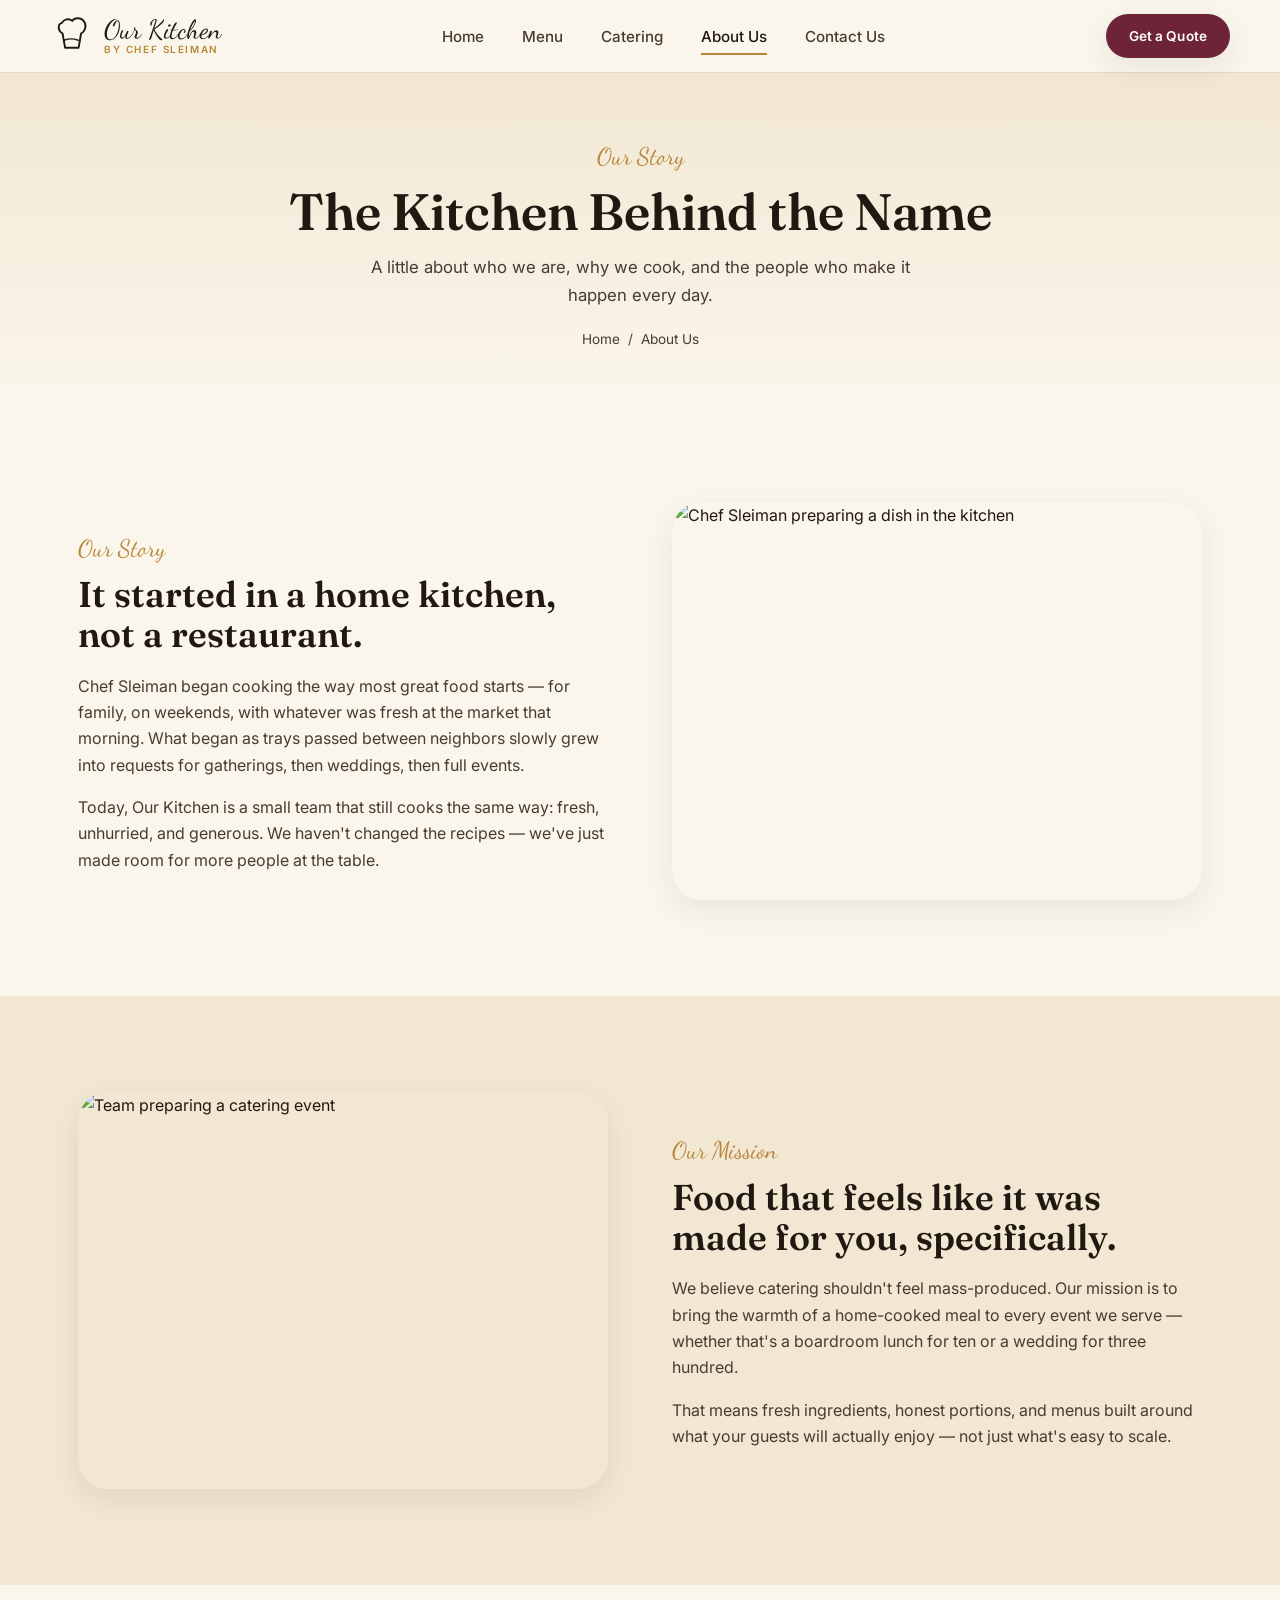
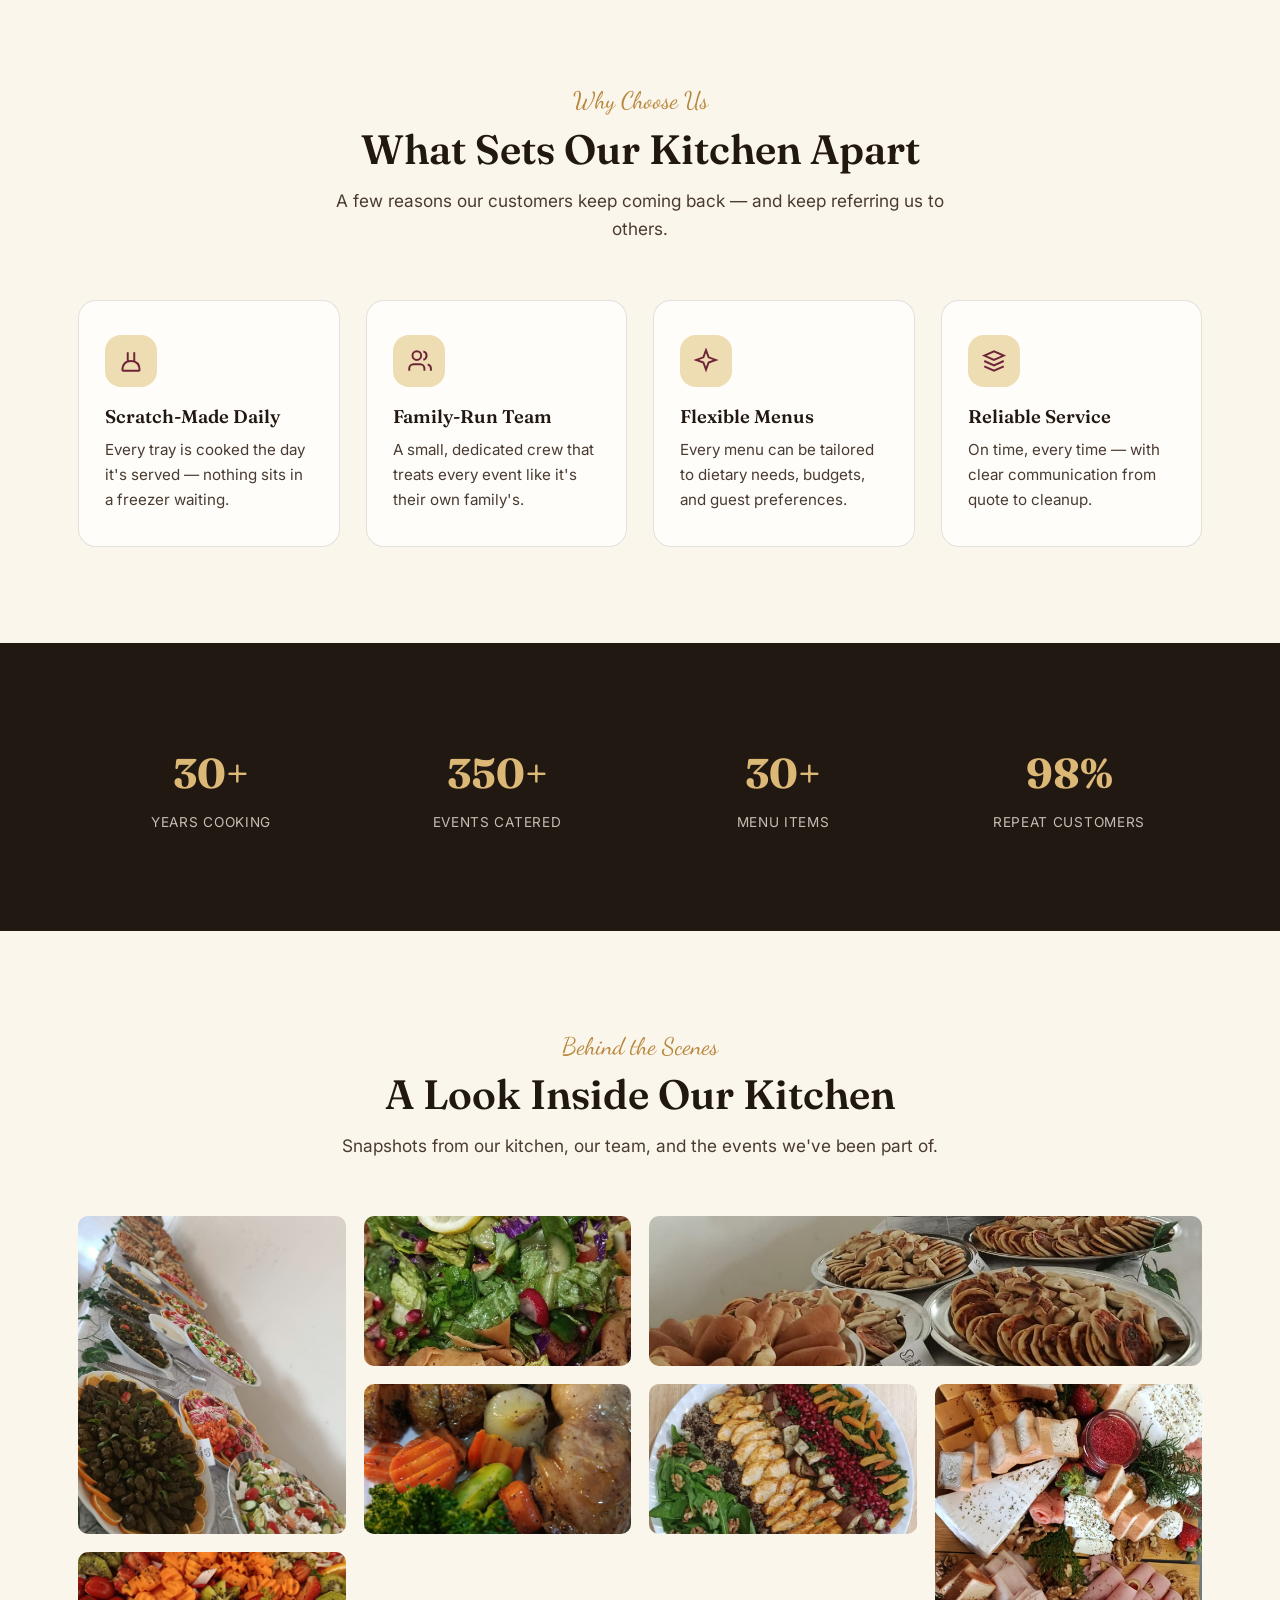
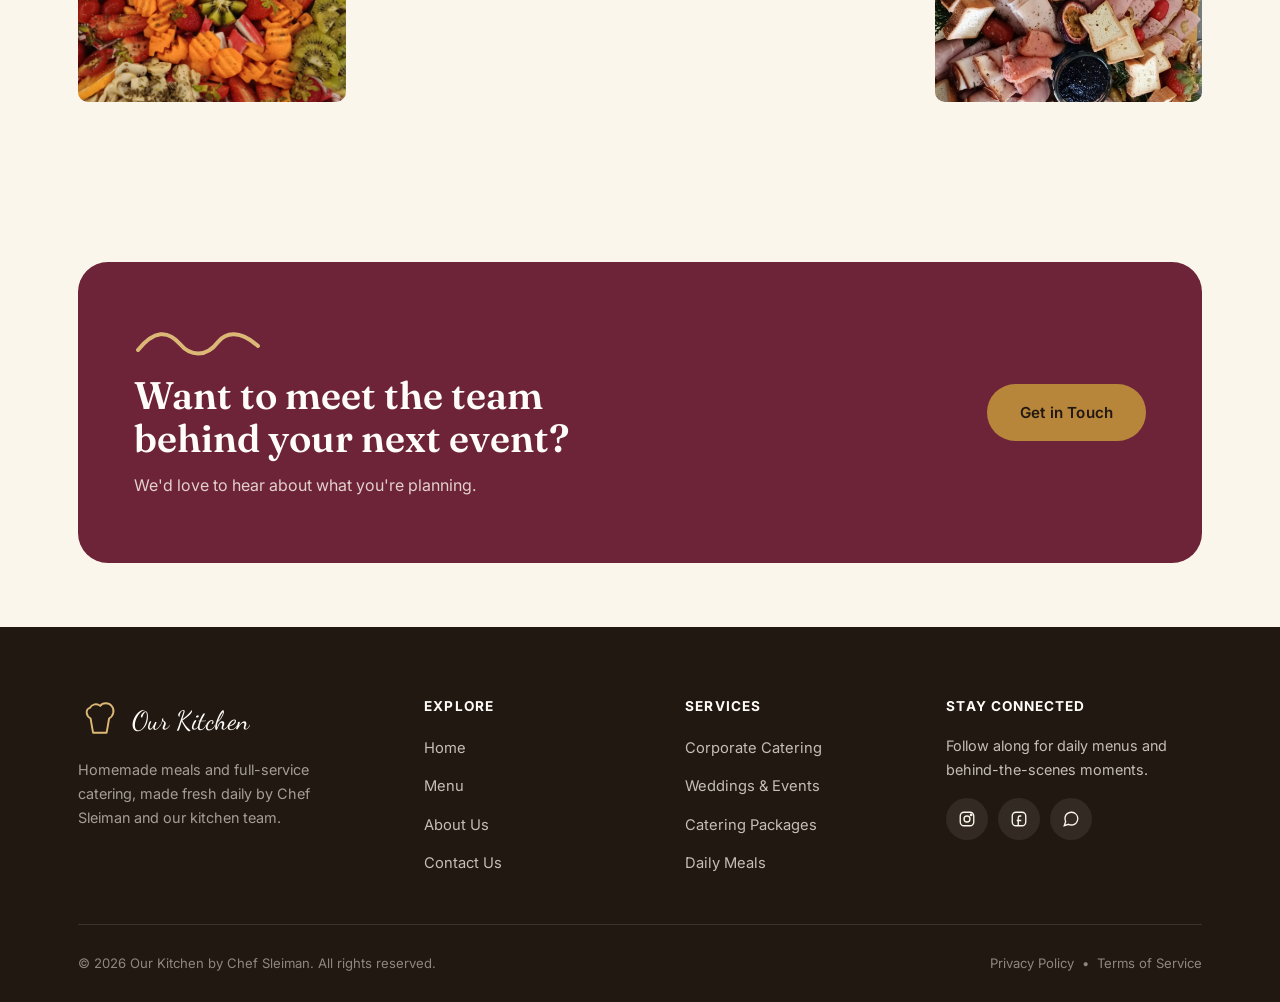
==== commit b706d746: "Gallery Updated" ====
--- a/about.html
+++ b/about.html
@@ -135,13 +135,13 @@
       <p>Snapshots from our kitchen, our team, and the events we've been part of.</p>
     </div>
     <div class="gallery-grid reveal">
-      <a href="#" class="g-tall"><img src="https://images.unsplash.com/photo-1556910103-1c02745aae4d?auto=format&fit=crop&w=500&q=80" alt="Chef plating a dish"></a>
-      <a href="#"><img src="https://images.unsplash.com/photo-1555939594-58d7cb561ad1?auto=format&fit=crop&w=500&q=80" alt="Kitchen team at work"></a>
-      <a href="#" class="g-wide"><img src="https://images.unsplash.com/photo-1414235077428-338989a2e8c0?auto=format&fit=crop&w=700&q=80" alt="Catered event long table"></a>
-      <a href="#"><img src="https://images.unsplash.com/photo-1547573854-74d2a71d0826?auto=format&fit=crop&w=500&q=80" alt="Plated signature dish"></a>
-      <a href="#"><img src="https://images.unsplash.com/photo-1519225421980-715cb0215aed?auto=format&fit=crop&w=500&q=80" alt="Corporate lunch setup"></a>
-      <a href="#" class="g-tall"><img src="https://images.unsplash.com/photo-1476718406336-bb5a9690ee2a?auto=format&fit=crop&w=500&q=80" alt="Fresh pasta dish"></a>
-      <a href="#"><img src="https://images.unsplash.com/photo-1464366400600-7168b8af9bc3?auto=format&fit=crop&w=500&q=80" alt="Wedding catering table"></a>
+      <a href="#" class="g-tall"><img src="assets\Gallery\Table2.jpeg" alt="Catered event table"></a>
+      <a href="#"><img src="assets\Gallery\Fattouch Plate.jpeg" alt="Fattouch plate"></a>
+      <a href="#" class="g-wide"><img src="assets\Gallery\Table1.jpeg" alt="Catered event long table"></a>
+      <a href="#"><img src="assets\Gallery\Chicken and Vegetables Plate.jpeg" alt="Chicken and vegetables dish"></a>
+      <a href="#"><img src="assets\Gallery\Salad Plate.jpeg" alt="Salad plate"></a>
+      <a href="#" class="g-tall"><img src="assets\Gallery\Charcuterie Board.jpeg" alt="Charcuterie board"></a>
+      <a href="#"><img src="assets\Gallery\Fruit Salad.jpeg" alt="Fruit Salad"></a>
     </div>
   </div>
 </section>
@@ -197,9 +197,9 @@
         <h4>Stay Connected</h4>
         <p style="font-size:0.9rem; margin-bottom:16px;">Follow along for daily menus and behind-the-scenes moments.</p>
         <div class="footer-social">
-          <a href="#" class="social-icon" aria-label="Instagram"><svg viewBox="0 0 24 24" fill="none" stroke="currentColor" stroke-width="1.8"><rect x="3" y="3" width="18" height="18" rx="5"/><circle cx="12" cy="12" r="4"/><circle cx="17.5" cy="6.5" r="1"/></svg></a>
-          <a href="#" class="social-icon" aria-label="Facebook"><svg viewBox="0 0 24 24" fill="none" stroke="currentColor" stroke-width="1.8"><path d="M15 8h-2a2 2 0 00-2 2v10M9 14h6"/><path d="M15 3H8a5 5 0 00-5 5v8a5 5 0 005 5h8a5 5 0 005-5V8a5 5 0 00-5-5z"/></svg></a>
-          <a href="#" class="social-icon" aria-label="WhatsApp"><svg viewBox="0 0 24 24" fill="none" stroke="currentColor" stroke-width="1.8"><path d="M21 11.5a8.38 8.38 0 01-.9 3.8 8.5 8.5 0 01-7.6 4.7 8.38 8.38 0 01-3.8-.9L3 21l1.9-5.7a8.38 8.38 0 01-.9-3.8 8.5 8.5 0 014.7-7.6 8.38 8.38 0 013.8-.9h.5a8.48 8.48 0 018 8v.5z"/></svg></a>
+          <a href="https://share.google/M2lqtoR057gyr1RXz" class="social-icon" aria-label="Instagram"><svg viewBox="0 0 24 24" fill="none" stroke="currentColor" stroke-width="1.8"><rect x="3" y="3" width="18" height="18" rx="5"/><circle cx="12" cy="12" r="4"/><circle cx="17.5" cy="6.5" r="1"/></svg></a>
+          <a href="https://www.facebook.com/p/Our-kitchen-100064473652823/" class="social-icon" aria-label="Facebook"><svg viewBox="0 0 24 24" fill="none" stroke="currentColor" stroke-width="1.8"><path d="M15 8h-2a2 2 0 00-2 2v10M9 14h6"/><path d="M15 3H8a5 5 0 00-5 5v8a5 5 0 005 5h8a5 5 0 005-5V8a5 5 0 00-5-5z"/></svg></a>
+          <a href="https://api.whatsapp.com/send/?phone=96103445329&text=Hello%21+I%27d+like+to+inquire+about+your+services.+Could+you+share+more+details%3F+Thank+you%21&type=phone_number&app_absent=0" class="social-icon" aria-label="WhatsApp"><svg viewBox="0 0 24 24" fill="none" stroke="currentColor" stroke-width="1.8"><path d="M21 11.5a8.38 8.38 0 01-.9 3.8 8.5 8.5 0 01-7.6 4.7 8.38 8.38 0 01-3.8-.9L3 21l1.9-5.7a8.38 8.38 0 01-.9-3.8 8.5 8.5 0 014.7-7.6 8.38 8.38 0 013.8-.9h.5a8.48 8.48 0 018 8v.5z"/></svg></a>
         </div>
       </div>
     </div>
--- a/styles.css
+++ b/styles.css
@@ -466,6 +466,7 @@
 .meal-card.is-todays-special { box-shadow: 0 0 0 2px var(--gold), var(--shadow-soft); }
 .meal-card.is-hidden { display: none; }
 .menu-grid.is-loading .meal-card { display: none; }
+.card-grid.is-loading .meal-card { display: none; }
 .daily-meal-loading,
 .daily-meal-empty { color: var(--charcoal-soft); font-size: 0.95rem; padding: 10px 4px 0; }
 .meal-body { padding: 22px 24px 26px; }
@@ -1575,4 +1576,97 @@
   .cta-form { padding: 28px 20px; }
   .cta-form-grid { grid-template-columns: 1fr; }
   .catering-cta-inner p { margin-bottom: 28px; }
-}+}
+
+/* Container Centering (if not already applied) */
+#how-it-works .container {
+  display: flex;
+  flex-direction: column;
+  align-items: center;
+  width: 100%;
+}
+
+/* Steps Grid Centering & Equal Spacing */
+.steps-grid {
+  display: flex;
+  flex-wrap: wrap;
+  justify-content: center; /* Centers the cards in the row */
+  align-items: stretch;     /* Gives equal height to all cards */
+  gap: 2rem;               /* Equal spacing between cards */
+  max-width: 1100px;       /* Keeps grid neatly contained */
+  margin: 0 auto;
+  width: 100%;
+}
+
+/* Step Card Styling */
+.step-card {
+  flex: 1 1 280px;         /* Allows cards to grow/shrink equally */
+  max-width: 340px;        /* Consistent max-width for balance */
+  display: flex;
+  flex-direction: column;
+  align-items: center;     /* Centers badges and text horizontally */
+  text-align: center;      /* Centers internal text */
+  padding: 2.5rem 2rem;
+  border-radius: 16px;
+  background-color: #ffffff;
+  box-shadow: 0 4px 20px rgba(0, 0, 0, 0.05);
+}
+
+/* Number Badge */
+.step-badge {
+  width: 56px;
+  height: 56px;
+  border-radius: 14px;
+  background-color: #f6e8c3; /* Light gold background */
+  color: #b8860b;            /* Gold accent color */
+  font-weight: 700;
+  font-size: 1.25rem;
+  display: flex;
+  align-items: center;
+  justify-content: center;
+  margin-bottom: 1.5rem;
+}
+
+/* Card Headings & Paragraphs */
+.step-card h3 {
+  font-size: 1.25rem;
+  margin-bottom: 0.75rem;
+  color: #1a1a1a;
+}
+
+.step-card p {
+  font-size: 0.95rem;
+  line-height: 1.6;
+  color: #555555;
+  margin: 0;
+}
+
+
+/* =========================================================
+   CATERING PAGE STYLES
+   ========================================================= */
+.required-asterisk {
+  color: #e74c3c;
+  font-weight: bold;
+  margin-left: 2px;
+}
+.cta-form-error {
+  display: none;
+  background-color: #fdf2f2;
+  border: 1px solid #f8b4b4;
+  color: #981b1b;
+  padding: 12px 16px;
+  border-radius: 8px;
+  margin-top: 16px;
+  font-size: 0.95rem;
+  line-height: 1.4;
+}
+.cta-field input.input-error,
+.cta-field select.input-error {
+  border-color: #e74c3c !important;
+  background-color: #fff8f8;
+}
+
+/* Reveal animation */
+.reveal { opacity: 0; transform: translateY(28px); transition: opacity .65s var(--ease), transform .65s var(--ease); }
+.reveal.in-view { opacity: 1; transform: none; }
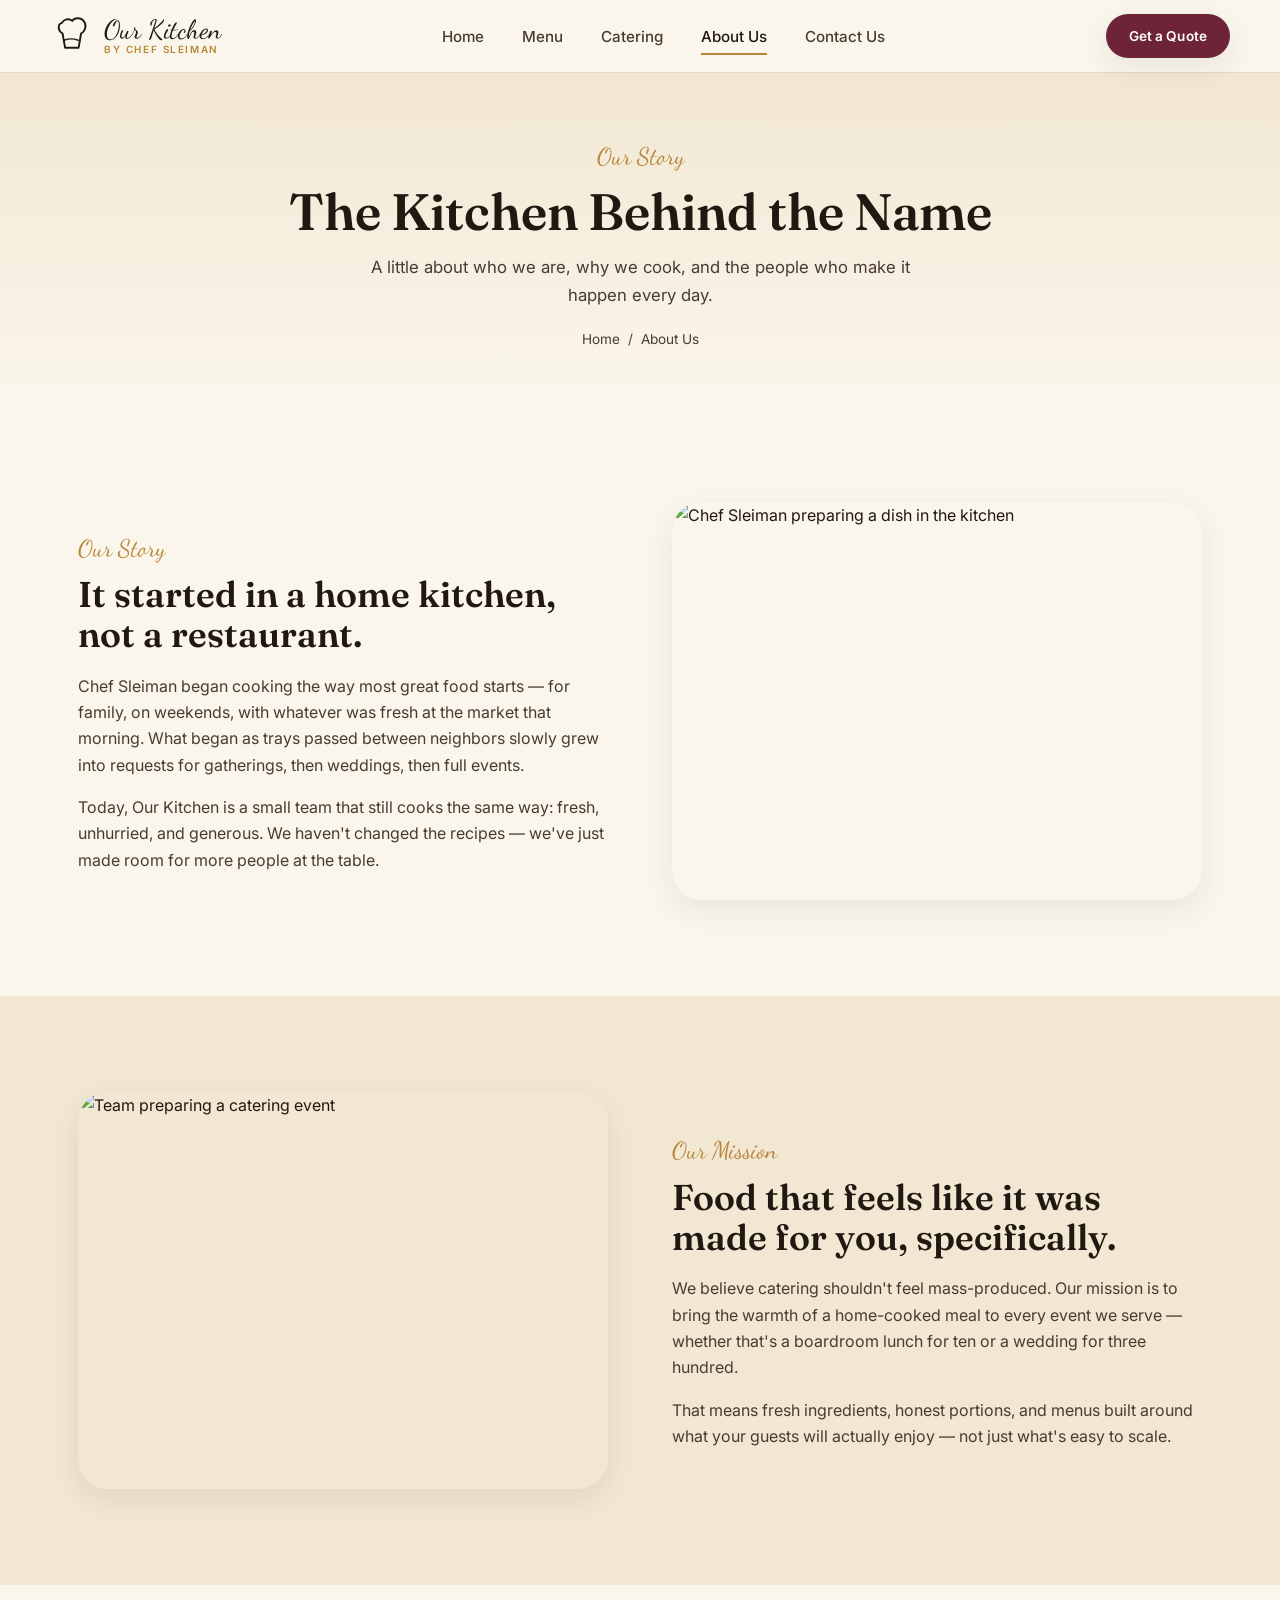
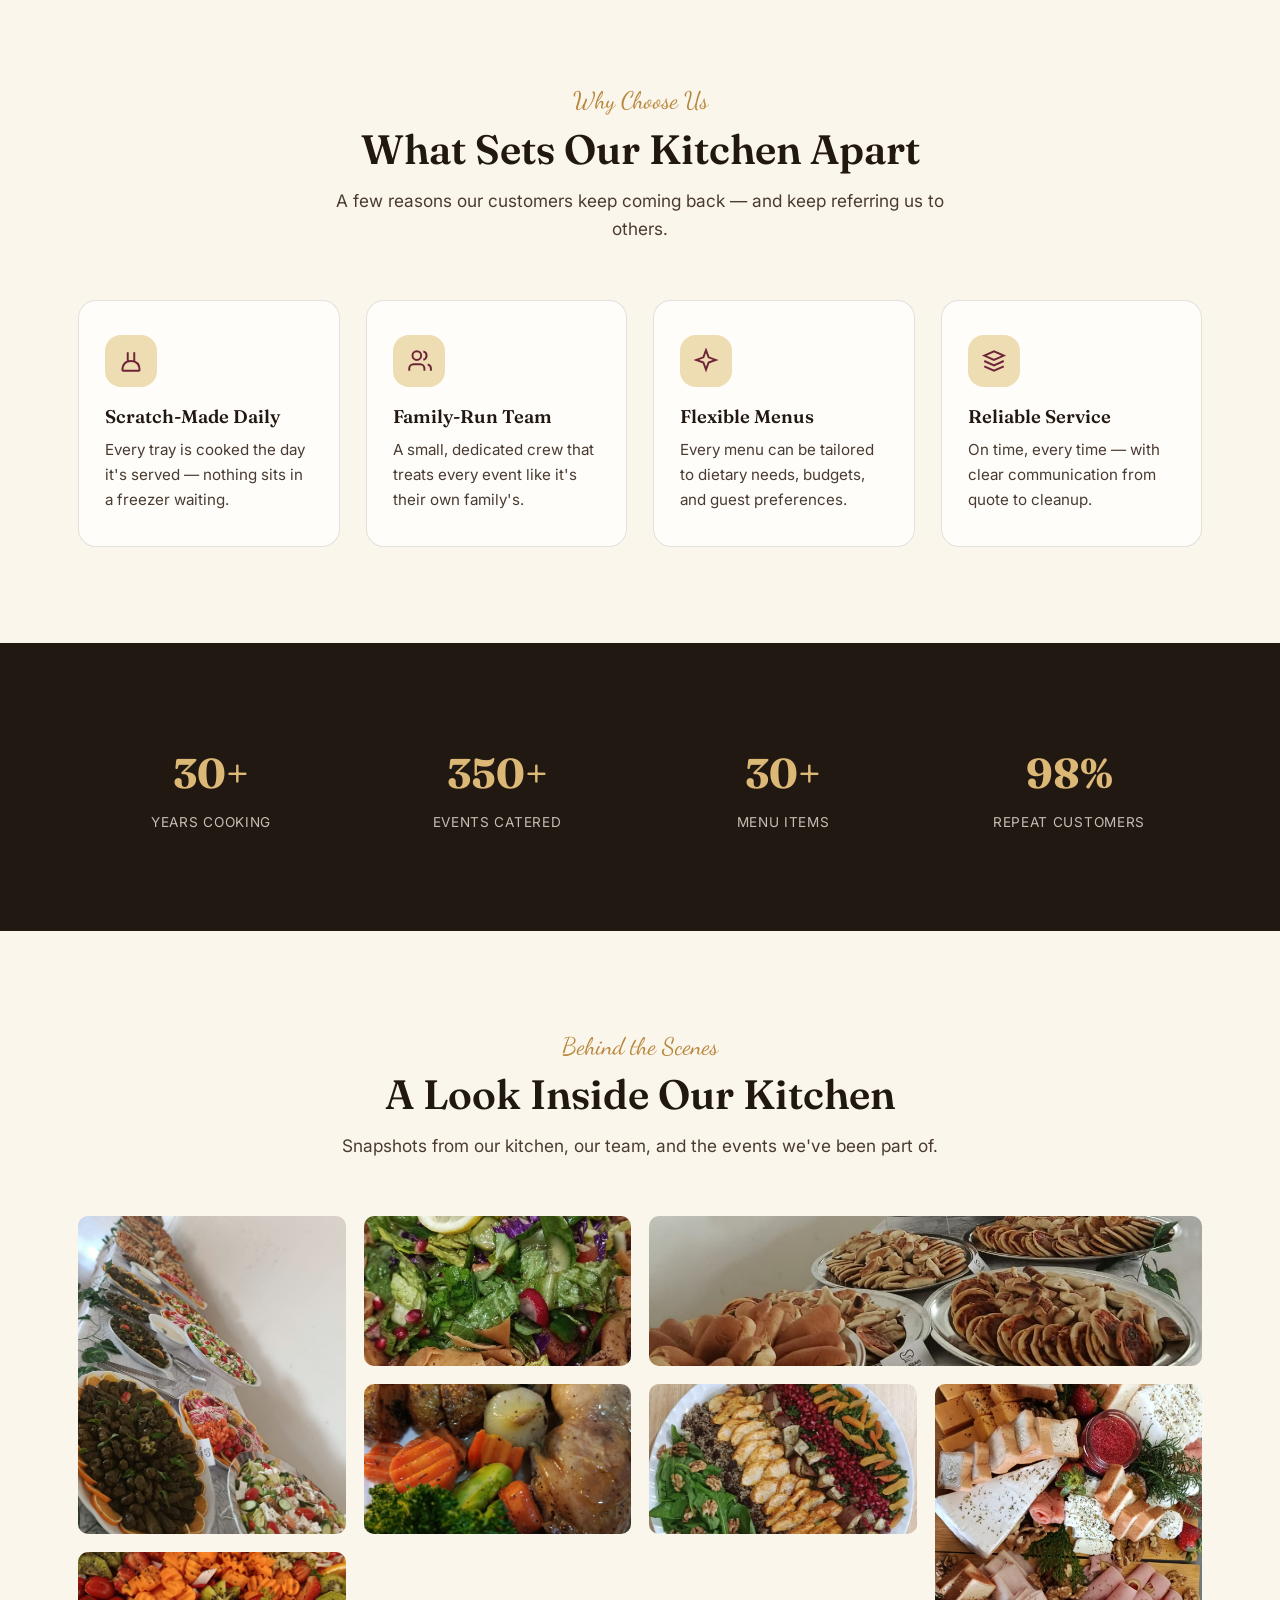
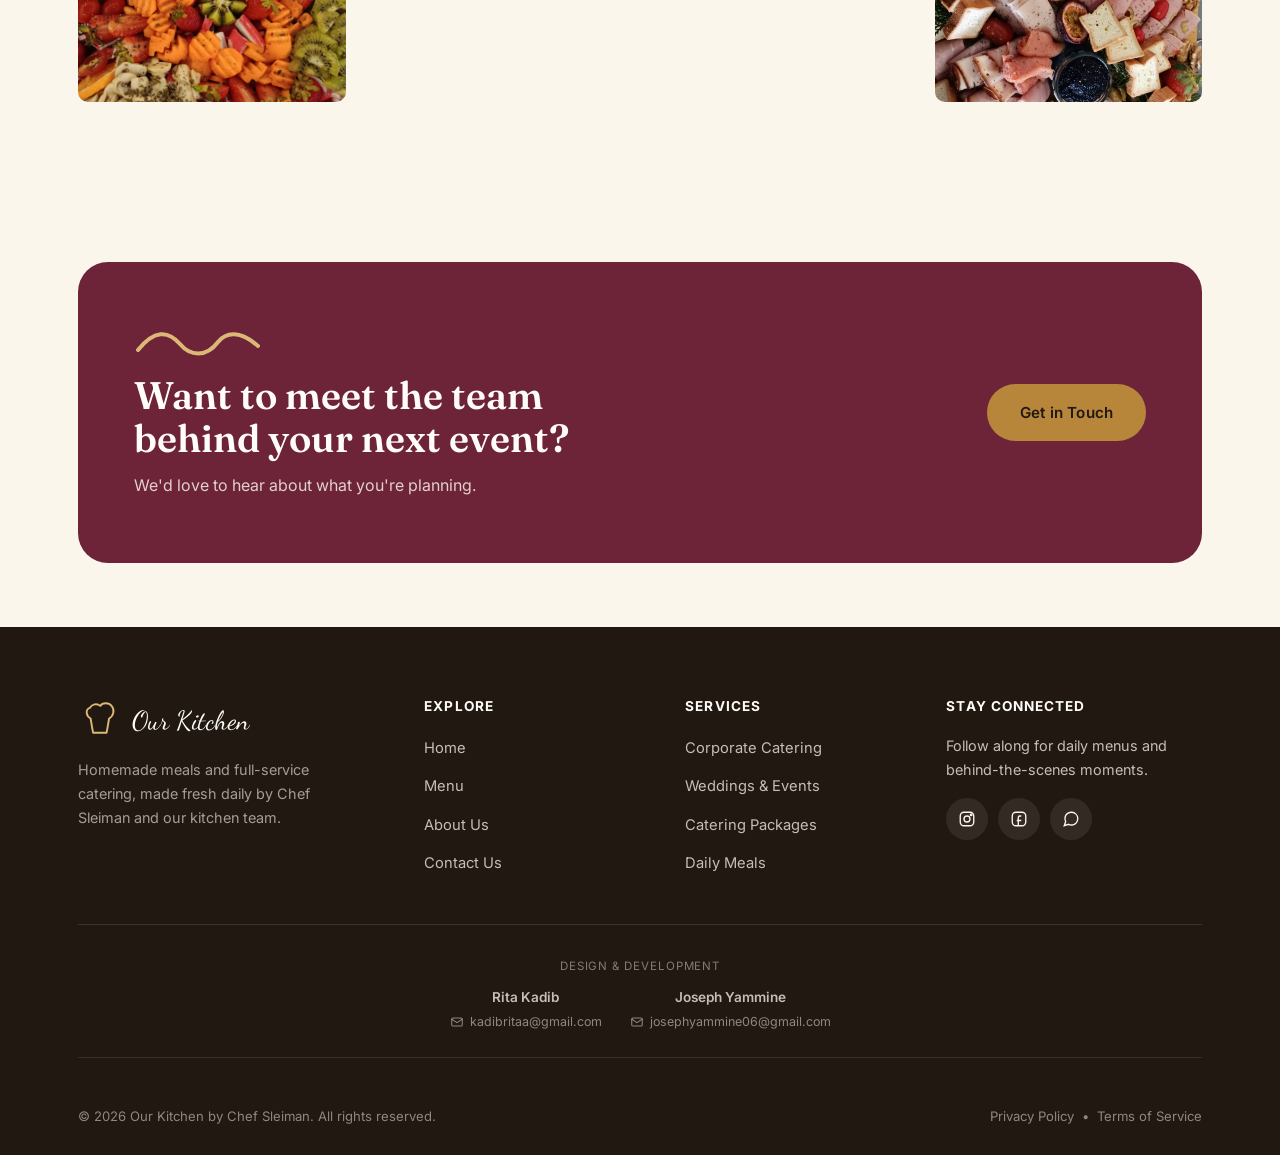
==== commit 96e3a2e3: "Add credits, fix mobile layout on home and menu page" ====
--- a/about.html
+++ b/about.html
@@ -203,6 +203,25 @@
         </div>
       </div>
     </div>
+    <div class="footer-credits">
+      <span class="footer-credits-label">Design &amp; Development</span>
+      <div class="footer-credits-people">
+        <div class="footer-credit-person">
+          <span class="footer-credit-name">Rita Kadib</span>
+          <a href="mailto:kadibritaa@gmail.com" class="footer-credit-email">
+            <svg viewBox="0 0 24 24" fill="none" stroke="currentColor" stroke-width="1.8" aria-hidden="true"><rect x="3" y="5" width="18" height="14" rx="2"/><path d="M3 7l9 6 9-6"/></svg>
+            kadibritaa@gmail.com
+          </a>
+        </div>
+        <div class="footer-credit-person">
+          <span class="footer-credit-name">Joseph Yammine</span>
+          <a href="mailto:josephyammine06@gmail.com" class="footer-credit-email">
+            <svg viewBox="0 0 24 24" fill="none" stroke="currentColor" stroke-width="1.8" aria-hidden="true"><rect x="3" y="5" width="18" height="14" rx="2"/><path d="M3 7l9 6 9-6"/></svg>
+            josephyammine06@gmail.com
+          </a>
+        </div>
+      </div>
+    </div>
     <div class="footer-bottom">
       <span>© 2026 Our Kitchen by Chef Sleiman. All rights reserved.</span>
       <span><a href="contact.html">Privacy Policy</a> &nbsp;•&nbsp; <a href="contact.html">Terms of Service</a></span>
--- a/styles.css
+++ b/styles.css
@@ -877,6 +877,59 @@
   gap: 12px;
 }
 .footer-bottom a:hover { color: var(--gold-light); }
+
+.footer-credits {
+  display: flex;
+  flex-direction: column;
+  align-items: center;
+  gap: 10px;
+  margin-top: 32px;
+  padding-bottom: 24px;
+  border-bottom: 1px solid rgba(251,246,236,0.1);
+  text-align: center;
+  width: 100%;
+}
+.footer-bottom { margin-top: 20px; }
+.footer-credits-label {
+  font-size: 0.72rem;
+  letter-spacing: 0.08em;
+  text-transform: uppercase;
+  color: rgba(251,246,236,0.45);
+}
+.footer-credits-people {
+  display: flex;
+  flex-wrap: wrap;
+  justify-content: center;
+  align-items: flex-start;
+  gap: 28px;
+}
+.footer-credit-person {
+  display: flex;
+  flex-direction: column;
+  align-items: center;
+  gap: 4px;
+}
+.footer-credit-name {
+  font-size: 0.85rem;
+  font-weight: 600;
+  color: rgba(251,246,236,0.75);
+}
+.footer-credit-email {
+  display: inline-flex;
+  align-items: center;
+  gap: 6px;
+  font-size: 0.78rem;
+  color: rgba(251,246,236,0.5);
+  transition: color .25s ease;
+}
+.footer-credit-email svg { width: 14px; height: 14px; flex-shrink: 0; }
+.footer-credit-email:hover { color: var(--gold-light); }
+
+@media (max-width: 600px) {
+  .footer-credits-people { flex-direction: column; gap: 16px; }
+  .hero-badge { padding: 16px 18px; gap: 12px; margin-top: -28px; }
+  .hero-badge strong { font-size: 1rem; }
+}
 
 /* ==========================================================================
    Toast Notification
@@ -938,18 +991,52 @@
     box-shadow: var(--shadow-soft);
   }
   .hero-grid { grid-template-columns: 1fr; }
-  .hero-visual { order: -1; max-width: 420px; margin: 0 auto; }
-  .hero-badge { left: 50%; transform: translateX(-50%); bottom: -20px; }
+  .hero-visual { order: -1; max-width: 420px; margin: 0 auto; padding-bottom: 0; position: relative; z-index: 1; }
+  .hero-badge {
+    position: relative;
+    transform: none;
+    left: auto;
+    bottom: auto;
+    max-width: none;
+    width: 100%;
+    margin: -40px auto 0;
+    box-sizing: border-box;
+    z-index: 5;
+  }
   .hero-stats { justify-content: space-between; gap: 16px; }
-  .feature-grid, .card-grid, .services-grid, .package-grid, .testimonial-grid, .menu-grid { grid-template-columns: 1fr; }
+  .feature-grid, .card-grid, .services-grid, .package-grid, .testimonial-grid { grid-template-columns: 1fr; }
+  .menu-grid { grid-template-columns: repeat(2, 1fr); gap: 14px; }
   .gallery-grid { grid-template-columns: repeat(2, 1fr); grid-auto-rows: 130px; }
   .cta-band { flex-direction: column; text-align: center; padding: 48px 30px; }
   .cta-actions { justify-content: center; }
   .stats-strip { grid-template-columns: 1fr 1fr; }
   .form-grid { grid-template-columns: 1fr; }
   .footer-grid { grid-template-columns: 1fr; gap: 32px; }
-  .footer-bottom { flex-direction: column; text-align: center; }
+  .footer-bottom { flex-direction: column; align-items: center; text-align: center; }
+  .footer-bottom span { width: 100%; }
+  .footer-credits { align-items: center; width: 100%; }
+  .footer-credits-people { width: 100%; align-items: center; }
+  .footer-credit-person { width: 100%; align-items: center; }
   .menu-category-head h2 { font-size: 1.5rem; }
+
+  /* Compact meal cards for 2-up mobile layout */
+  .menu-grid .meal-body { padding: 12px 12px 14px; }
+  .menu-grid .meal-body .row {
+    flex-direction: column;
+    align-items: flex-start;
+    gap: 2px;
+    margin-bottom: 6px;
+  }
+  .menu-grid .meal-body h3 { font-size: 0.95rem; line-height: 1.25; }
+  .menu-grid .meal-price { font-size: 0.9rem; }
+  .menu-grid .meal-body p { font-size: 0.78rem; line-height: 1.4; }
+  .menu-grid .meal-tag { font-size: 0.6rem; padding: 4px 10px; top: 8px; left: 8px; }
+  .menu-grid .addon-hint { font-size: 0.7rem; }
+}
+
+@media (max-width: 420px) {
+  .menu-grid { gap: 10px; }
+  .menu-grid .meal-body { padding: 10px 10px 12px; }
 }
 /* ==========================================================================
    Ordering: clickable menu cards
